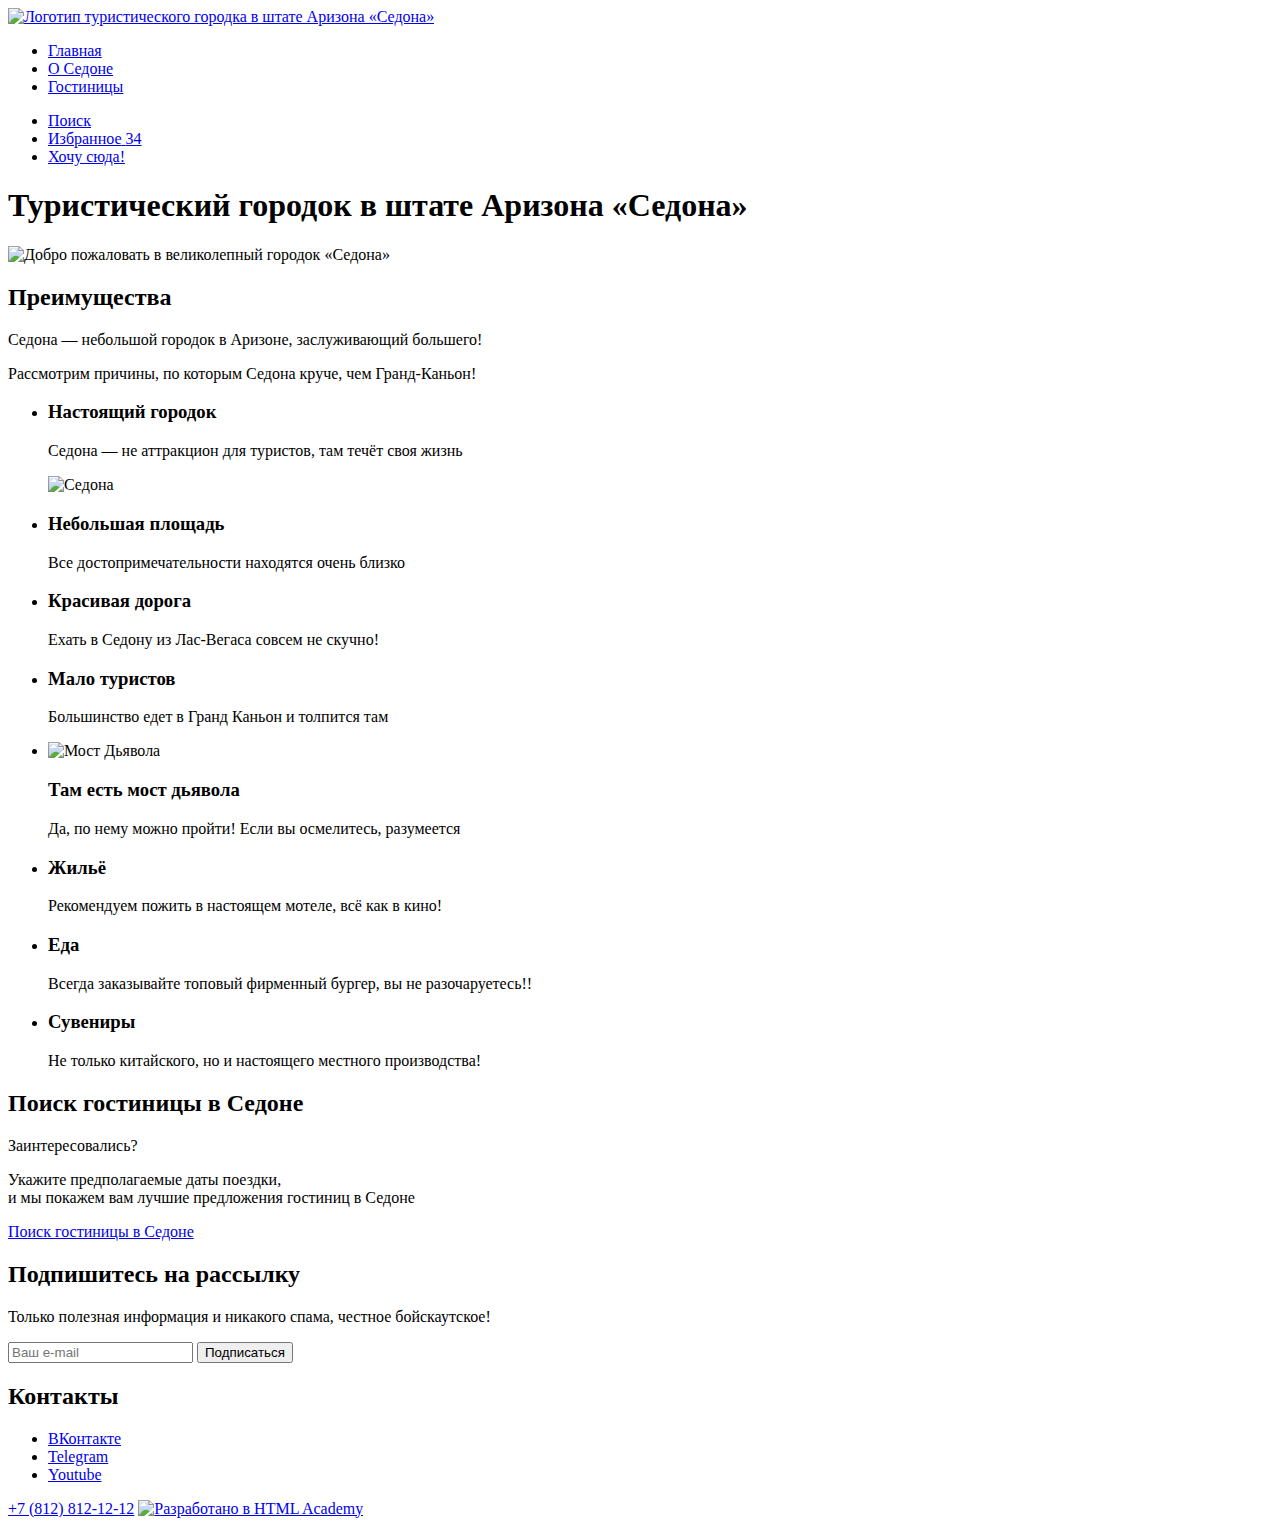
==== index.html @ c325640c "дорабатывает разметку всех страниц" ====
<!DOCTYPE html>
<html lang="ru">
  <head>
    <meta charset="utf-8">
    <title>HTML Academy: Седона</title>
  </head>
  <body>
    <header class="page-header">
      <nav class="navigation">
        <a class="page-header-logo" href="https://htmlacademy.ru/">
          <img class="page-header-logo" alt="Логотип туристического городка в штате Аризона «Седона»" src="">
        </a>
        <ul class="navigation-list">
          <li class="navigation-item">
            <a class="navigation-link navigation-link-surrent" href="index.html">Главная</a>
          </li>
          <li class="navigation-item">
            <a class="navigation-link" href="about.html">О Седоне</a>
          </li>
          <li class="navigation-item">
            <a class="navigation-link" href="catalog.html">Гостиницы</a>
          </li>
        </ul>
        <ul class="navigation-list navigation-user">
          <li class="navigation-item">
            <a class="navigation-link search-header" href="#">
              <span class="visually-hidden">Поиск</span>
            </a>
          </li>
          <li class="navigation-item">
            <a class="navigation-link favorites" href="#">
              <span class="visually-hidden">Избранное</span>
              <span class="favorites-option">34</span>
            </a>
          </li>
          <li class="navigation-item">
           <a class="navigation-link button" href="#">Хочу сюда!</a>
          </li>
        </ul>
      </nav>
    </header>
    <main class="main-index">
      <section class="welcome">
      <h1 class="visually-hidden">Туристический городок в штате Аризона «Седона»</h1>
      <img class="welcome-img" src="" alt="Добро пожаловать в великолепный городок «Седона»">
      </section>
      <section class="advantages">
        <h2 class="visually-hidden">Преимущества</h2>
        <p class="advantages-title">Седона — небольшой городок в Аризоне, заслуживающий большего!</p>
        <p class="advantages-subtitle">Рассмотрим причины, по которым Седона круче, чем Гранд-Каньон!</p>
        <ul class="advantages-list">
          <li class="advantages-item">
            <h3 class="advantages-title">Настоящий городок</h3>
            <p class="advantages-description">Седона — не аттракцион для туристов, там течёт своя жизнь</p>
            <img class="Sedona" src="" alt="Седона">
          </li>
          <li class="advantages-item">
            <h3 class="advantages-title">Небольшая площадь</h3>
            <p class="advantages-description">Все достопримечательности находятся очень близко</p>
          </li>
          <li class="advantages-item">
            <h3 class="advantages-title">Красивая дорога</h3>
            <p class="advantages-description">Ехать в Седону из Лас-Вегаса совсем не скучно!</p>
          </li>
          <li class="advantages-item">
            <h3 class="advantages-title">Мало туристов</h3>
            <p class="advantages-description">Большинство едет в Гранд Каньон и толпится там</p>
          </li>
          <li class="advantages-item">
            <img class="bridge" src="" alt="Мост Дьявола">
            <h3 class="advantages-title">Там есть мост дьявола</h3>
            <p class="advantages-description">Да, по нему можно пройти! Если вы осмелитесь, разумеется</p>
          </li>
        </ul>
          <ul class="services-list">
          <li class="services-item">
            <h3 class="services-title">Жильё</h3>
            <p class="services-description">Рекомендуем пожить в настоящем мотеле, всё как в кино!</p>
          </li>
          <li class="services-item">
            <h3 class="services-title">Еда</h3>
            <p class="services-description">Всегда заказывайте топовый фирменный бургер, вы не разочаруетесь!!</p>
          </li>
          <li class="services-item">
            <h3 class="services-title">Сувениры</h3>
            <p class="services-description">Не только китайского, но и настоящего местного производства!</p>
          </li>
          </ul>
      </section>
      <section class="search">
        <h2 class="visually-hidden">Поиск гостиницы в Седоне</h2>
        <p class="search-title">Заинтересовались?</p>
        <p class="search-description">Укажите предполагаемые даты поездки,<br>
           и мы покажем вам лучшие предложения гостиниц в Седоне</p>
        <a class="search-link button" href="catalog.html">Поиск гостиницы в Седоне</a>
      </section>
      <section class="subscribe">
        <h2 class="subscribe-title">Подпишитесь на рассылку</h2>
        <p class="subscribe-description">Только полезная информация и никакого спама, честное бойскаутское!</p>
        <form class="subscribe-form" action="https://echo.htmlacademy.ru/" method="post">
          <label class="form-label">
            <input type="email" name="email" id="email" placeholder="Ваш e-mail" required>
          </label>
          <button class="subscribe-button button" type="submit">Подписаться</button>
        </form>
      </section>
    </main>
    <footer class="page-footer">
      <section class="page-footer-contacts">
        <h2 class="visually-hidden">Контакты</h2>
        <ul class="page-footer-social">
          <li class="page-footer-social-item">
            <a class="page-footer-social-link vk" href="https://vk.com/htmlacademy">
              <span class="visually-hidden">ВКонтакте</span>
            </a>
          </li>
          <li class="page-footer-social-item">
            <a class="page-footer-social-link telegram" href="https://t.me/htmlacademy">
              <span class="visually-hidden">Telegram</span>
            </a>
          </li>
          <li class="page-footer-social-item">
            <a class="page-footer-social-link youtube" href="https://www.youtube.com/user/htmlacademyru">
              <span class="visually-hidden">Youtube</span>
            </a>
          </li>
        </ul>
        <a class="page-footer-phone" href="tel:+78128121212">+7 (812) 812-12-12</a>
        <a class="page-footer-logo" href="https://htmlacademy.ru/">
          <img class="page-footer-logo" alt="Разработано в HTML Academy" src="">
        </a>
      </section>
    </footer>
  </body>
</html>
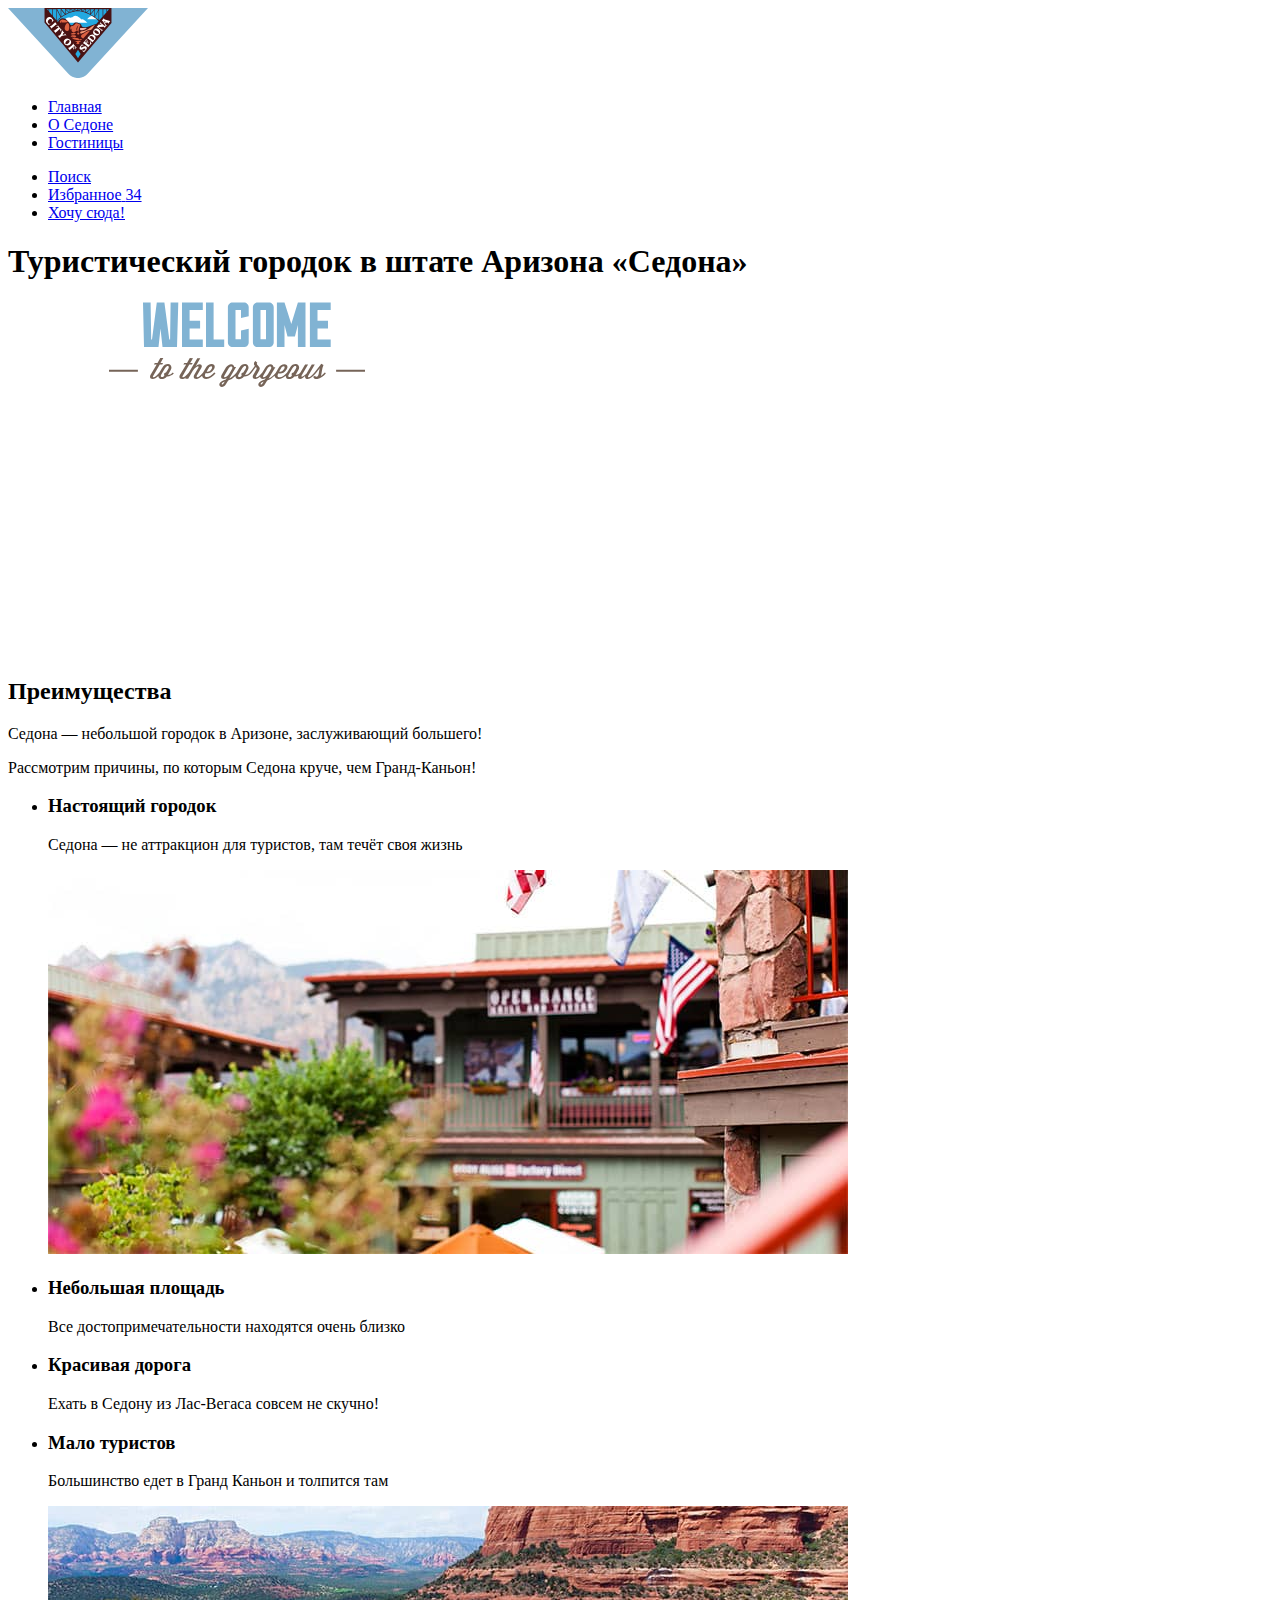
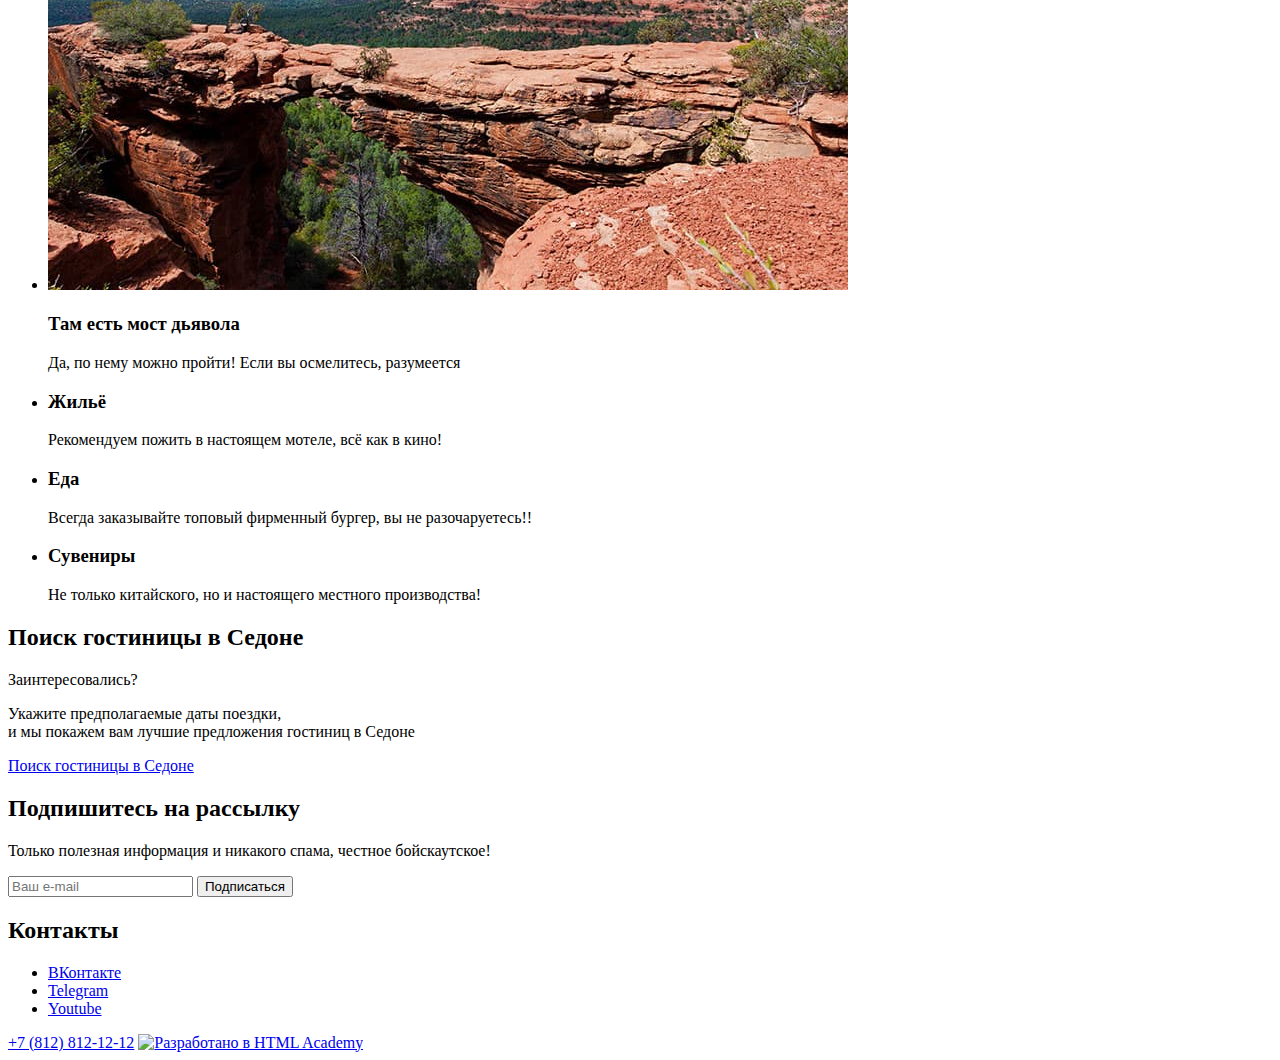
==== commit 7543e495: "добавляет графику" ====
--- a/index.html
+++ b/index.html
@@ -3,12 +3,13 @@
   <head>
     <meta charset="utf-8">
     <title>HTML Academy: Седона</title>
+    <link rel="stylesheet" href="styles/styles.css">
   </head>
   <body>
     <header class="page-header">
       <nav class="navigation">
-        <a class="page-header-logo" href="https://htmlacademy.ru/">
-          <img class="page-header-logo" alt="Логотип туристического городка в штате Аризона «Седона»" src="">
+        <a class="page-header-logo" href="index.html">
+          <img class="page-header-logo" src="images/content/logo-header.svg" width="140" height="70" alt="Логотип туристического городка в штате Аризона «Седона»">
         </a>
         <ul class="navigation-list">
           <li class="navigation-item">
@@ -42,7 +43,7 @@
     <main class="main-index">
       <section class="welcome">
       <h1 class="visually-hidden">Туристический городок в штате Аризона «Седона»</h1>
-      <img class="welcome-img" src="" alt="Добро пожаловать в великолепный городок «Седона»">
+      <img class="welcome-img" src="images/content/welcome.svg" width="458" height="352" lang="en" alt="Welcome to the gorgeous Sedona «Because the Grand Canyon sucks!»">
       </section>
       <section class="advantages">
         <h2 class="visually-hidden">Преимущества</h2>
@@ -52,7 +53,7 @@
           <li class="advantages-item">
             <h3 class="advantages-title">Настоящий городок</h3>
             <p class="advantages-description">Седона — не аттракцион для туристов, там течёт своя жизнь</p>
-            <img class="Sedona" src="" alt="Седона">
+            <img class="Sedona" src="images/content/sedona.jpg" width="800" height="384" alt="Седона">
           </li>
           <li class="advantages-item">
             <h3 class="advantages-title">Небольшая площадь</h3>
@@ -67,7 +68,7 @@
             <p class="advantages-description">Большинство едет в Гранд Каньон и толпится там</p>
           </li>
           <li class="advantages-item">
-            <img class="bridge" src="" alt="Мост Дьявола">
+            <img class="bridge" src="images/content/devil's-bridge.jpg" width="800" height="384" alt="Мост Дьявола">
             <h3 class="advantages-title">Там есть мост дьявола</h3>
             <p class="advantages-description">Да, по нему можно пройти! Если вы осмелитесь, разумеется</p>
           </li>
@@ -127,7 +128,7 @@
         </ul>
         <a class="page-footer-phone" href="tel:+78128121212">+7 (812) 812-12-12</a>
         <a class="page-footer-logo" href="https://htmlacademy.ru/">
-          <img class="page-footer-logo" alt="Разработано в HTML Academy" src="">
+          <img class="page-footer-logo" src="" alt="Разработано в HTML Academy">
         </a>
       </section>
     </footer>
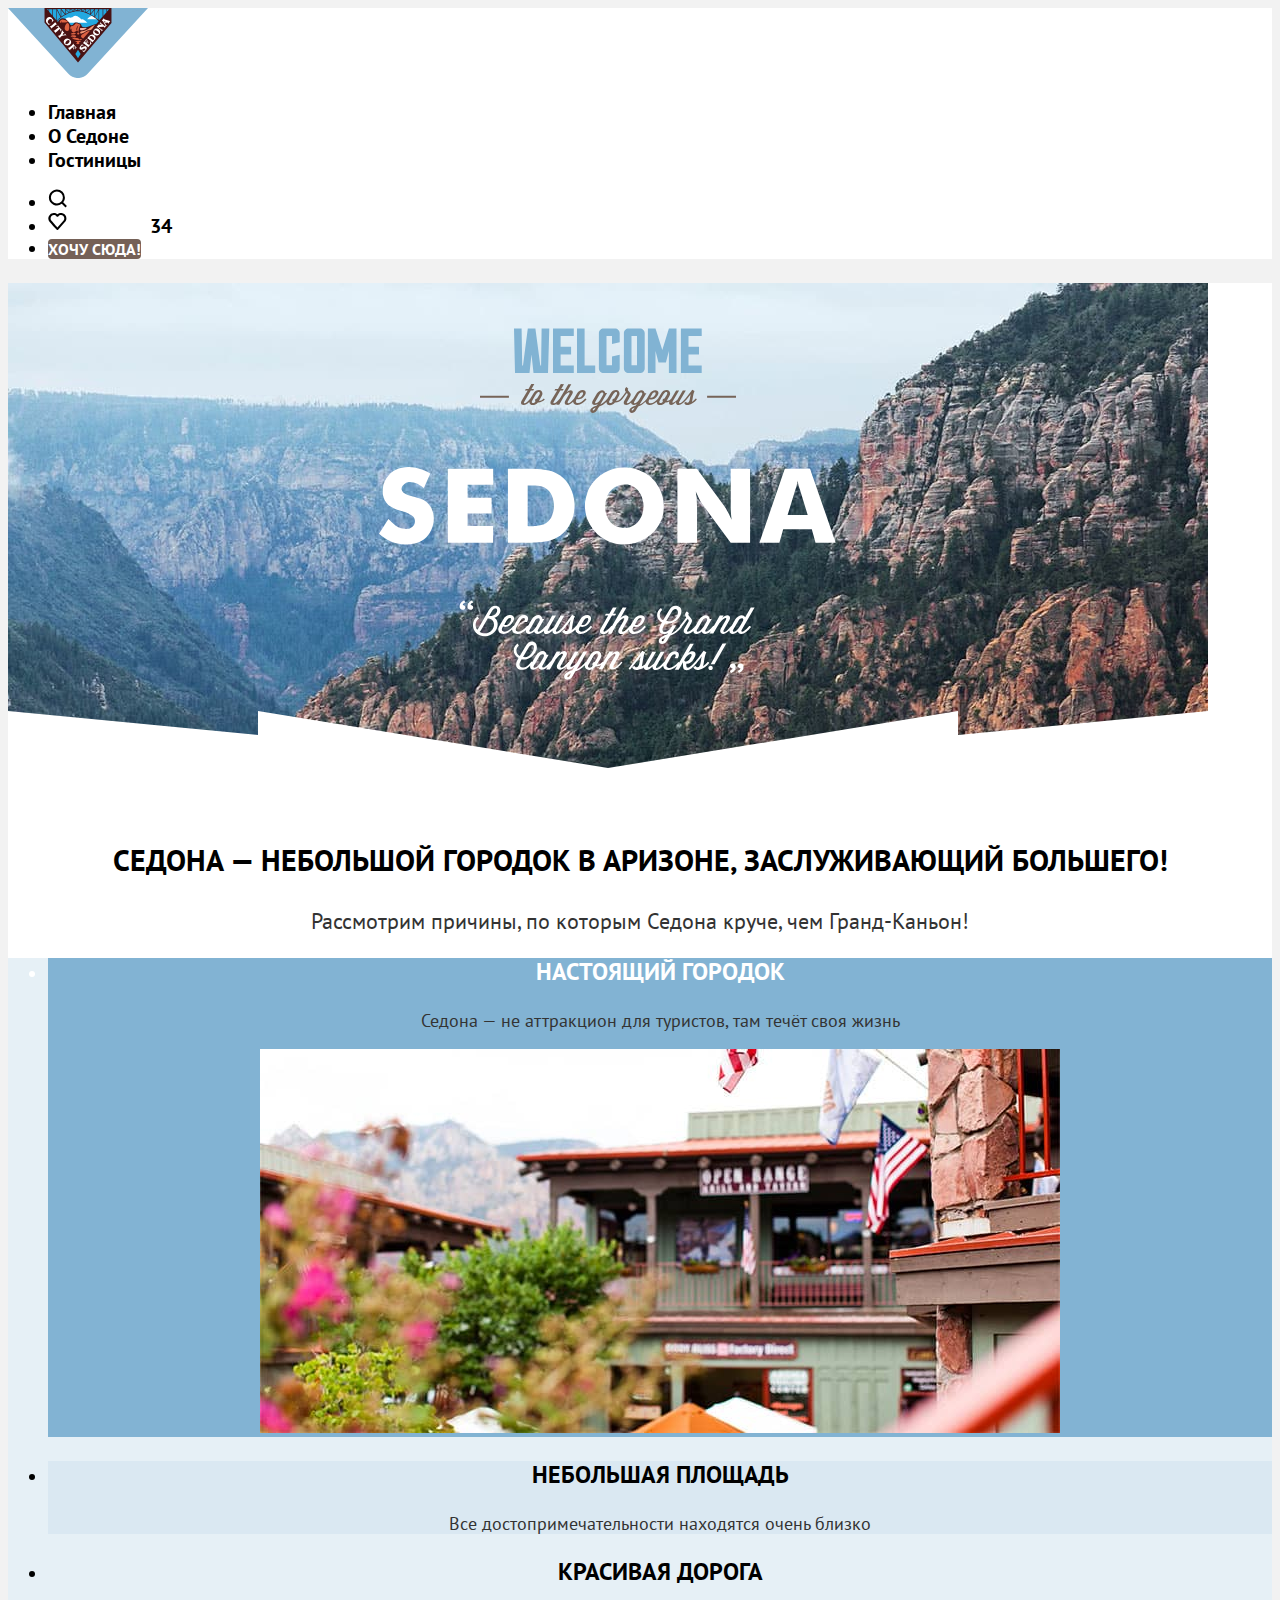
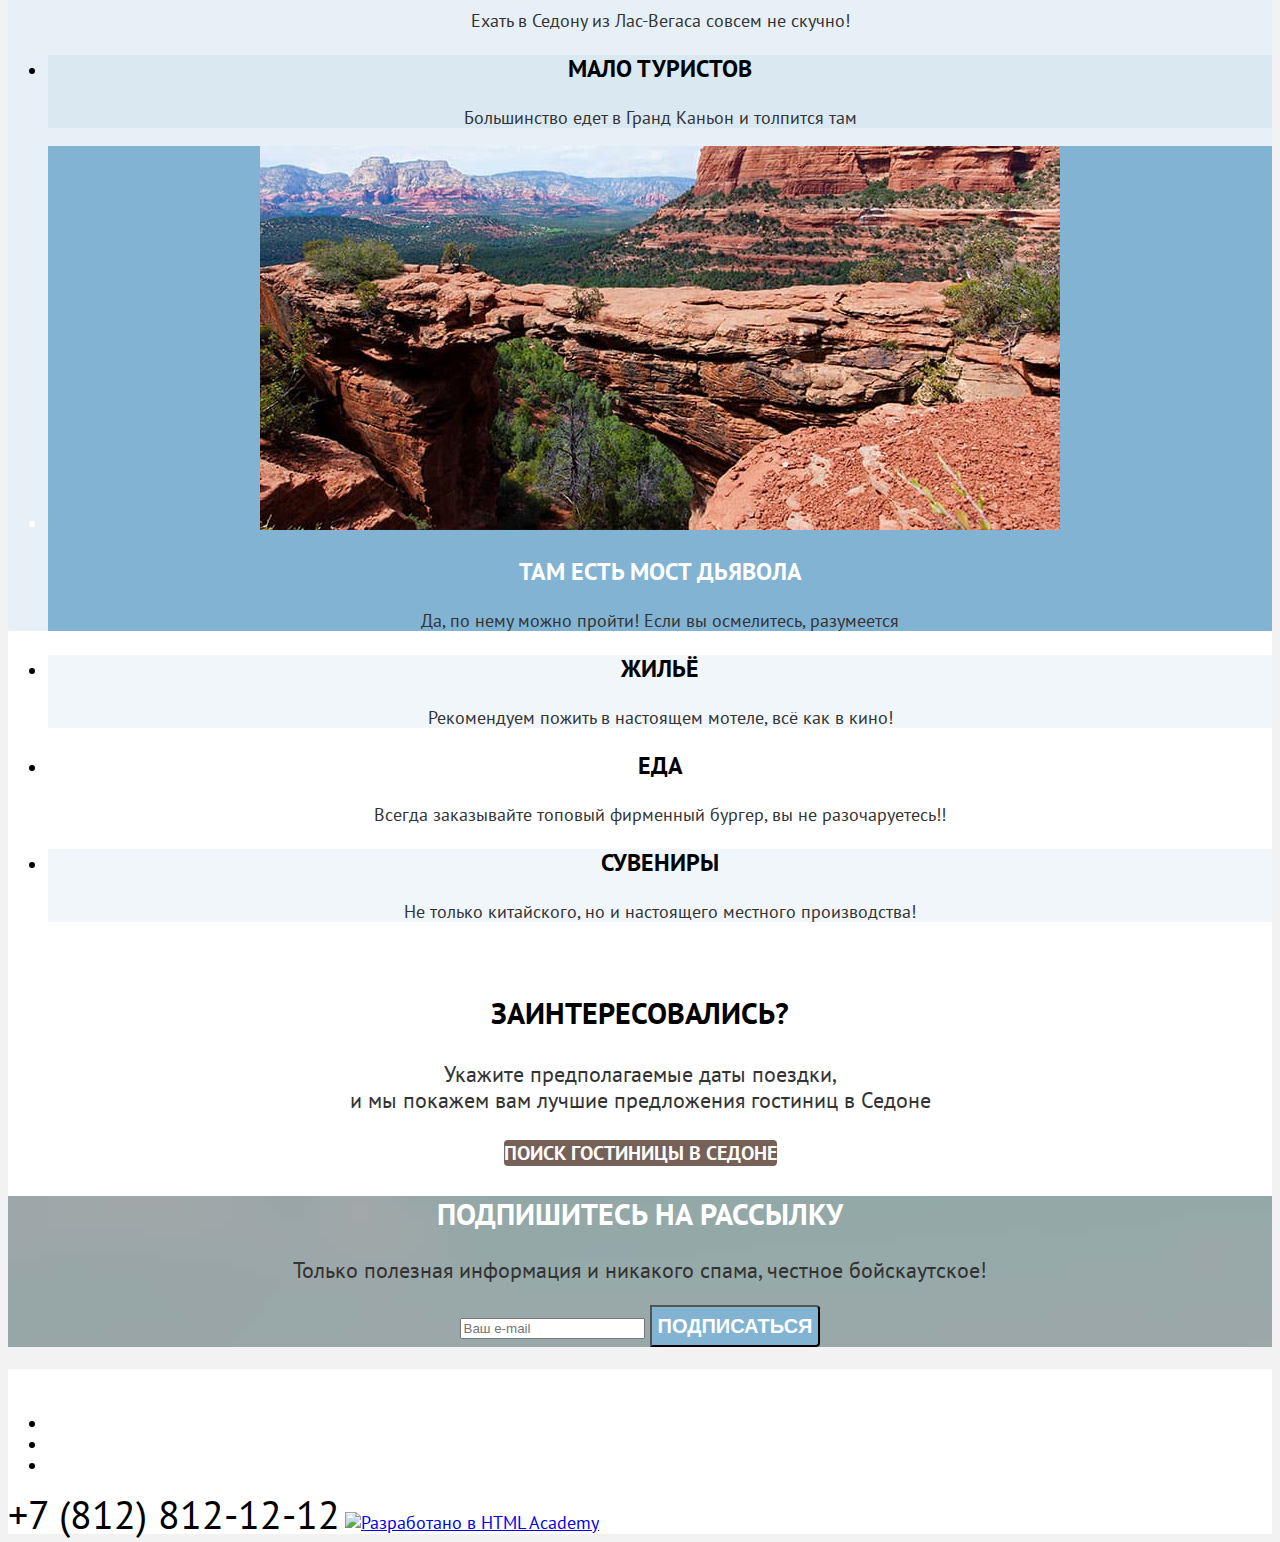
==== commit ebec0ed3: "добавляет базовую стилизацию" ====
--- a/index.html
+++ b/index.html
@@ -47,8 +47,8 @@
       </section>
       <section class="advantages">
         <h2 class="visually-hidden">Преимущества</h2>
-        <p class="advantages-title">Седона — небольшой городок в Аризоне, заслуживающий большего!</p>
-        <p class="advantages-subtitle">Рассмотрим причины, по которым Седона круче, чем Гранд-Каньон!</p>
+        <p class="advantages-main-title title">Седона — небольшой городок в Аризоне, заслуживающий большего!</p>
+        <p class="advantages-main-subtitle subtitle">Рассмотрим причины, по которым Седона круче, чем Гранд-Каньон!</p>
         <ul class="advantages-list">
           <li class="advantages-item">
             <h3 class="advantages-title">Настоящий городок</h3>
@@ -68,7 +68,7 @@
             <p class="advantages-description">Большинство едет в Гранд Каньон и толпится там</p>
           </li>
           <li class="advantages-item">
-            <img class="bridge" src="images/content/devil's-bridge.jpg" width="800" height="384" alt="Мост Дьявола">
+            <img class="bridge" src="images/content/devil-bridge.jpg" width="800" height="384" alt="Мост Дьявола">
             <h3 class="advantages-title">Там есть мост дьявола</h3>
             <p class="advantages-description">Да, по нему можно пройти! Если вы осмелитесь, разумеется</p>
           </li>
@@ -90,14 +90,14 @@
       </section>
       <section class="search">
         <h2 class="visually-hidden">Поиск гостиницы в Седоне</h2>
-        <p class="search-title">Заинтересовались?</p>
-        <p class="search-description">Укажите предполагаемые даты поездки,<br>
+        <p class="search-title title">Заинтересовались?</p>
+        <p class="search-description subtitle">Укажите предполагаемые даты поездки,<br>
            и мы покажем вам лучшие предложения гостиниц в Седоне</p>
         <a class="search-link button" href="catalog.html">Поиск гостиницы в Седоне</a>
       </section>
       <section class="subscribe">
-        <h2 class="subscribe-title">Подпишитесь на рассылку</h2>
-        <p class="subscribe-description">Только полезная информация и никакого спама, честное бойскаутское!</p>
+        <h2 class="subscribe-title title">Подпишитесь на рассылку</h2>
+        <p class="subscribe-description subtitle">Только полезная информация и никакого спама, честное бойскаутское!</p>
         <form class="subscribe-form" action="https://echo.htmlacademy.ru/" method="post">
           <label class="form-label">
             <input type="email" name="email" id="email" placeholder="Ваш e-mail" required>
--- a/styles/styles.css
+++ b/styles/styles.css
@@ -0,0 +1,290 @@
+@font-face {
+  font-family: "PT Sans";
+  font-style: normal;
+  font-weight: 400;
+  src: url("../fonts/ptsans-400.woff2") format("woff2");
+  font-display: swap;
+}
+
+@font-face {
+  font-family: "PT Sans";
+  font-style: normal;
+  font-weight: 700;
+  src: url("../fonts/ptsans-700.woff2") format("woff2");
+  font-display: swap;
+}
+
+body {
+  font-family: "PT Sans", sans-serif;
+  font-style: normal;
+  font-weight: 400;
+  font-size: 18px;
+  line-height: 21px;
+  color: #000000;
+  background: #F2F2F2;
+}
+
+.page-header {
+  background: #FFFFFF;
+}
+
+.navigation-link {
+  font-weight: 700;
+  font-size: 20px;
+  line-height: 24px;
+  color: #000000;
+  text-align: center;
+  text-decoration: none;
+  text-transform: capitalize;
+}
+
+.search-header {
+  background-image: url("../images/icons/search.svg");
+  background-repeat: no-repeat;
+}
+
+.favorites {
+  background-image: url("../images/icons/heart.svg");
+  background-repeat: no-repeat;
+}
+
+.main-index {
+  background-color: #FFFFFF;
+  text-align: center;
+}
+
+.welcome {
+  width: 1200px;
+  height: 485px;
+  background-image: url("../images/divider.svg"), url("../images/background/index-background.jpg");
+  background-color: #6495ed;
+  background-position: center bottom, center;
+  background-repeat: no-repeat no-repeat;
+}
+
+.title {
+  font-weight: 700;
+  font-size: 30px;
+  line-height: 36px;
+  text-transform: uppercase;
+}
+
+.subtitle {
+  font-size: 22px;
+  line-height: 26px;
+  color: #333333;
+}
+
+.advantages-list {
+  background-color: rgba(131, 179, 211, 0.2);
+}
+
+.advantages-title {
+  font-weight: 700;
+  font-size: 24px;
+  line-height: 28px;
+  text-transform: uppercase;
+}
+
+.advantages-description {
+  color: #333333;
+}
+
+.advantages-list li:first-child {
+  background-color: #82B3D3;
+  color: #FFFFFF;
+}
+
+.advantages-list li:last-child {
+  background-color: #82B3D3;
+  color: #FFFFFF;
+}
+
+.advantages-list li:nth-child(2n) {
+  background-color: rgba(131, 179, 211, 0.12);
+}
+
+.services-list li:nth-child(2n+1) {
+  background-color: rgba(131, 179, 211, 0.12);
+}
+
+.services-title {
+  font-weight: 700;
+  font-size: 24px;
+  line-height: 28px;
+  text-transform: uppercase;
+}
+
+.services-description {
+  color: #333333;
+}
+
+.subscribe {
+  background-image: url("../images/background/subscribe-background.jpg");
+  background-color: #82B3D3;
+  color: #FFFFFF;
+}
+
+.page-footer {
+  background: #FFFFFF;
+}
+
+.page-footer-phone {
+  text-decoration: none;
+  color: #000000;
+  font-size: 40px;
+  line-height: 40px;
+  text-align: center;
+  text-transform: uppercase;
+
+}
+
+.button {
+  font-weight: 700;
+  font-size: 16px;
+  line-height: 20px;
+  color: #FFFFFF;
+  text-align: center;
+  text-transform: uppercase;
+  text-decoration: none;
+  background: #756157;
+  border-radius: 4px;
+}
+
+.search-link {
+  font-size: 20px;
+  line-height: 36px;
+}
+
+.subscribe-button {
+  font-size: 20px;
+  line-height: 36px;
+  background: #82B3D3;
+  border-radius: 0px 4px 4px 0px;
+}
+
+.inner-header {
+  background-image: url("../images/background/catalog-background.jpg");
+  background-color: #6495ed;
+  background-repeat: no-repeat;
+  font-weight: 700;
+  color: #FFFFFF;
+  text-transform: capitalize;
+}
+
+.breadcrumbs-title {
+  font-size: 60px;
+  line-height: 78px;
+}
+
+.breadcrumbs-list {
+  font-weight: 400;
+  font-size: 16px;
+  line-height: 21px;
+}
+
+.catalog-filter-title {
+  font-size: 20px;
+  line-height: 24px;
+}
+
+.catalog-filter-item {
+  font-weight: 400;
+  font-size: 18px;
+  line-height: 23px;
+}
+
+.filter-submit {
+  background: #82B3D3;
+}
+
+.filter-reset {
+  background: none;
+}
+
+.results{
+  background-color: #FFFFFF;
+}
+.results-title {
+  font-weight: 700;
+  font-size: 30px;
+  line-height: 36px;
+  text-transform: uppercase;
+}
+
+.results-control {
+  font-size: 18px;
+  line-height: 21px;
+  color: #333333;
+}
+
+.cards-title {
+  font-weight: 700;
+  font-size: 24px;
+  line-height: 28px;
+}
+
+.cards-type {
+  color: #333333;
+}
+
+.cards-price {
+  color: #333333;
+  text-align: right;
+}
+
+.favorites-button {
+  background: #82B3D3;
+}
+
+.favorites-button-surrent {
+  background: #7DB54F;
+}
+
+.cards-rating {
+  background: #F2F2F2;
+  font-size: 16px;
+  line-height: 20px;
+  text-align: center;
+  text-transform: uppercase;
+  color: #333333;
+}
+
+.pagination-link {
+  font-weight: 700;
+  font-size: 20px;
+  line-height: 36px;
+  text-align: center;
+  text-decoration: none;
+  text-transform: uppercase;
+  color: #FFFFFF;
+  background: #82B3D3;
+  border-radius: 4px;
+}
+
+.pagination-current {
+  background: #F2F2F2;
+  color: #000000;
+}
+
+.subscribe-inner {
+  background: #FFFFFF;
+  text-align: center;
+}
+
+.subscribe-inner-title {
+  font-weight: 700;
+  font-size: 30px;
+  line-height: 36px;
+  text-transform: uppercase;
+}
+
+.subscribe-inner-description {
+  font-size: 22px;
+  line-height: 26px;
+  color: #333333;
+}
+
+.visually-hidden {
+  visibility: hidden;
+}
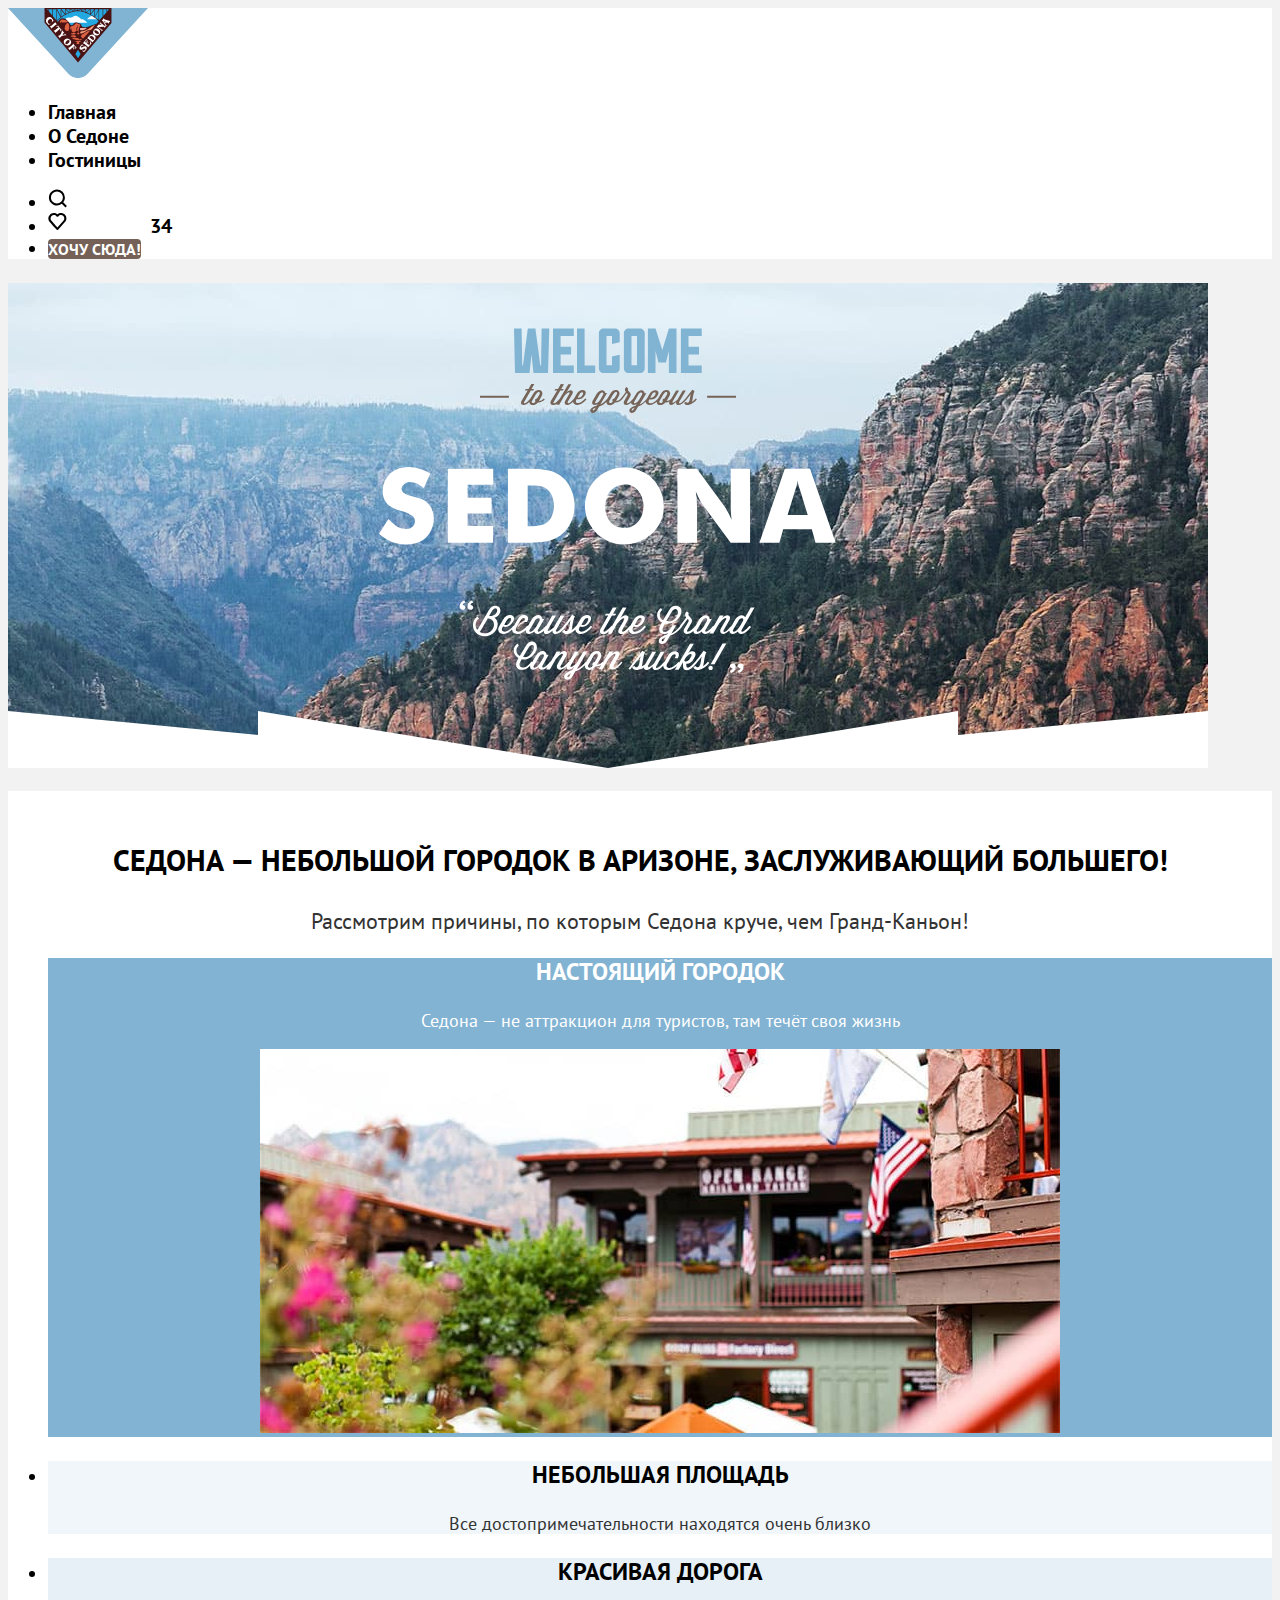
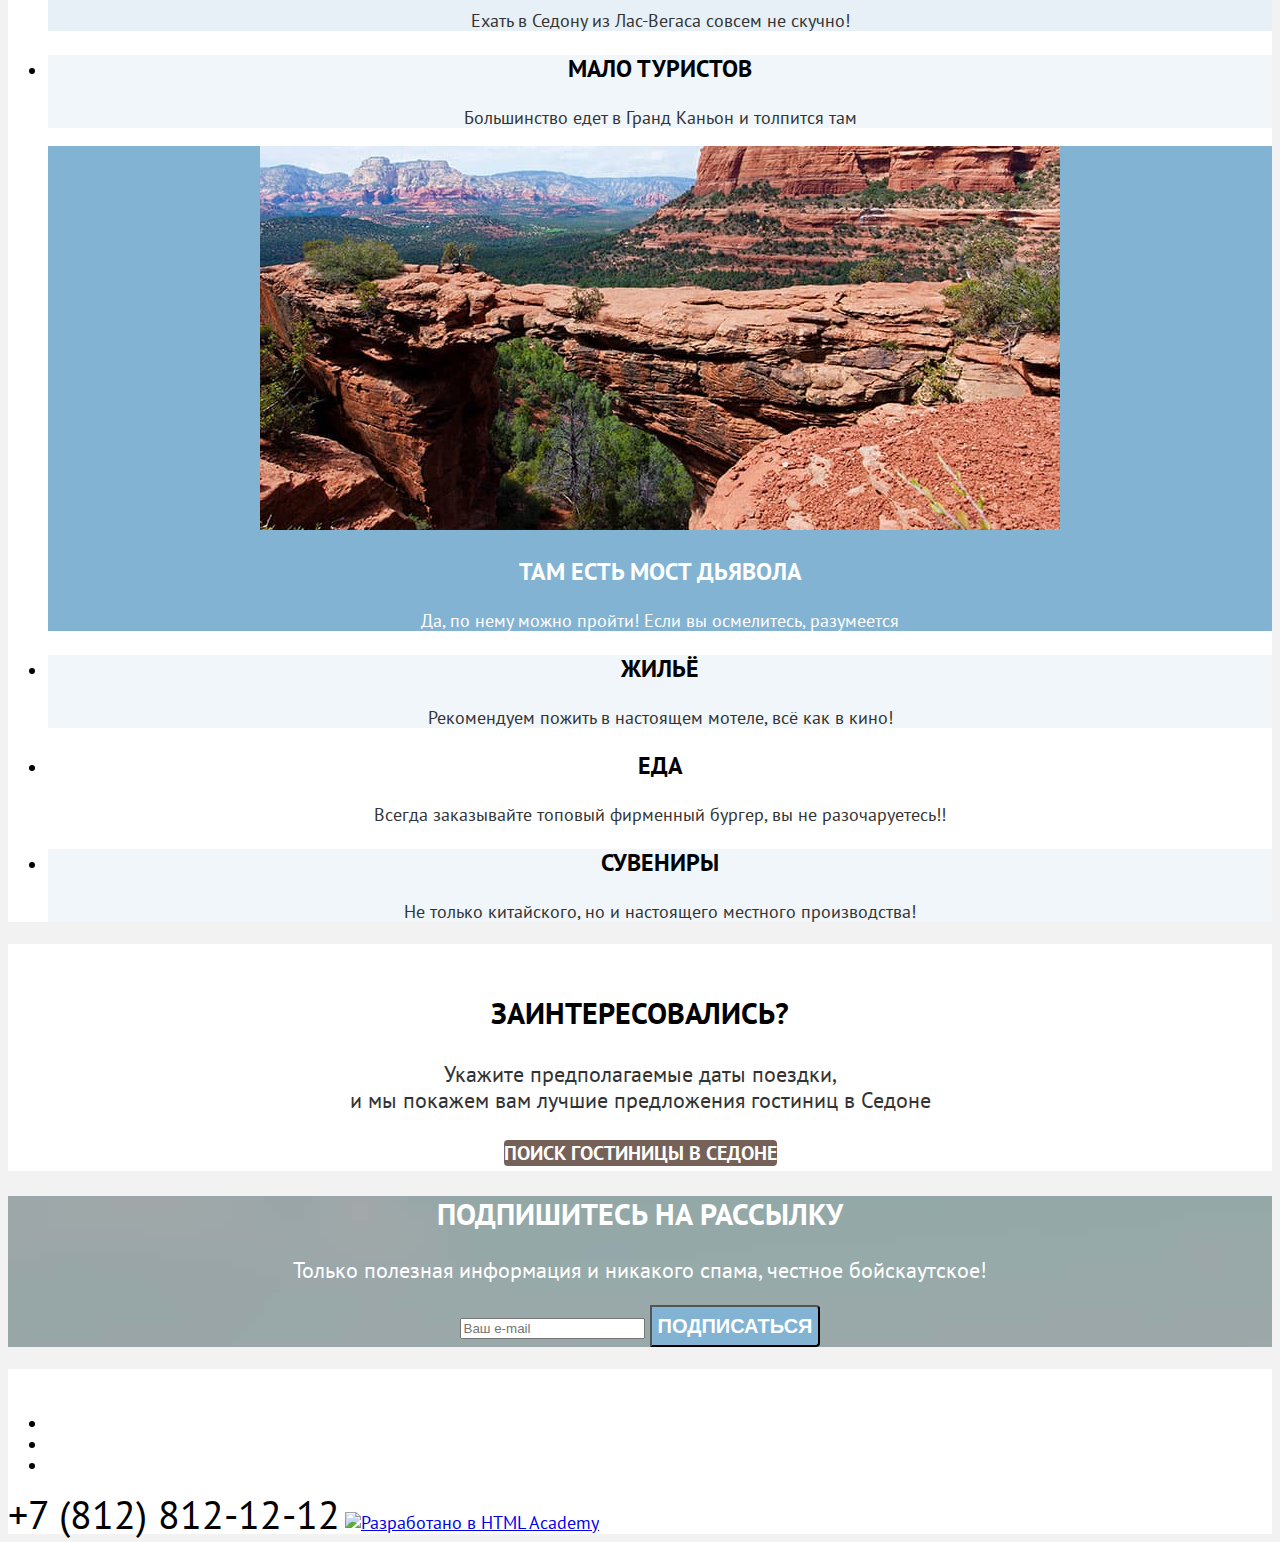
==== commit 5b247858: "дорабатывает стилизацию" ====
--- a/index.html
+++ b/index.html
@@ -50,31 +50,31 @@
         <p class="advantages-main-title title">Седона — небольшой городок в Аризоне, заслуживающий большего!</p>
         <p class="advantages-main-subtitle subtitle">Рассмотрим причины, по которым Седона круче, чем Гранд-Каньон!</p>
         <ul class="advantages-list">
-          <li class="advantages-item">
+          <li class="advantages-item dark-blue">
             <h3 class="advantages-title">Настоящий городок</h3>
             <p class="advantages-description">Седона — не аттракцион для туристов, там течёт своя жизнь</p>
             <img class="Sedona" src="images/content/sedona.jpg" width="800" height="384" alt="Седона">
           </li>
-          <li class="advantages-item">
+          <li class="advantages-item light-blue">
             <h3 class="advantages-title">Небольшая площадь</h3>
             <p class="advantages-description">Все достопримечательности находятся очень близко</p>
           </li>
-          <li class="advantages-item">
+          <li class="advantages-item blue">
             <h3 class="advantages-title">Красивая дорога</h3>
             <p class="advantages-description">Ехать в Седону из Лас-Вегаса совсем не скучно!</p>
           </li>
-          <li class="advantages-item">
+          <li class="advantages-item light-blue">
             <h3 class="advantages-title">Мало туристов</h3>
             <p class="advantages-description">Большинство едет в Гранд Каньон и толпится там</p>
           </li>
-          <li class="advantages-item">
+          <li class="advantages-item dark-blue">
             <img class="bridge" src="images/content/devil-bridge.jpg" width="800" height="384" alt="Мост Дьявола">
             <h3 class="advantages-title">Там есть мост дьявола</h3>
             <p class="advantages-description">Да, по нему можно пройти! Если вы осмелитесь, разумеется</p>
           </li>
         </ul>
           <ul class="services-list">
-          <li class="services-item">
+          <li class="services-item light-blue">
             <h3 class="services-title">Жильё</h3>
             <p class="services-description">Рекомендуем пожить в настоящем мотеле, всё как в кино!</p>
           </li>
@@ -82,7 +82,7 @@
             <h3 class="services-title">Еда</h3>
             <p class="services-description">Всегда заказывайте топовый фирменный бургер, вы не разочаруетесь!!</p>
           </li>
-          <li class="services-item">
+          <li class="services-item light-blue">
             <h3 class="services-title">Сувениры</h3>
             <p class="services-description">Не только китайского, но и настоящего местного производства!</p>
           </li>
--- a/styles/styles.css
+++ b/styles/styles.css
@@ -21,11 +21,11 @@
   font-size: 18px;
   line-height: 21px;
   color: #000000;
-  background: #F2F2F2;
+  background-color: #F2F2F2;
 }
 
 .page-header {
-  background: #FFFFFF;
+  background-color: #FFFFFF;
 }
 
 .navigation-link {
@@ -49,7 +49,6 @@
 }
 
 .main-index {
-  background-color: #FFFFFF;
   text-align: center;
 }
 
@@ -60,6 +59,7 @@
   background-color: #6495ed;
   background-position: center bottom, center;
   background-repeat: no-repeat no-repeat;
+
 }
 
 .title {
@@ -75,8 +75,8 @@
   color: #333333;
 }
 
-.advantages-list {
-  background-color: rgba(131, 179, 211, 0.2);
+.advantages {
+  background-color: #FFFFFF;
 }
 
 .advantages-title {
@@ -90,21 +90,20 @@
   color: #333333;
 }
 
-.advantages-list li:first-child {
-  background-color: #82B3D3;
-  color: #FFFFFF;
-}
-
-.advantages-list li:last-child {
-  background-color: #82B3D3;
-  color: #FFFFFF;
-}
-
-.advantages-list li:nth-child(2n) {
-  background-color: rgba(131, 179, 211, 0.12);
-}
-
-.services-list li:nth-child(2n+1) {
+.dark-blue {
+  background-color: #82B3D3;
+  color: #FFFFFF;
+}
+
+.dark-blue .advantages-description {
+  color: #FFFFFF;
+}
+
+.blue {
+  background-color: rgba(131, 179, 211, 0.2);
+}
+
+.light-blue {
   background-color: rgba(131, 179, 211, 0.12);
 }
 
@@ -119,14 +118,22 @@
   color: #333333;
 }
 
+.search {
+  background-color: #FFFFFF;
+}
+
 .subscribe {
   background-image: url("../images/background/subscribe-background.jpg");
   background-color: #82B3D3;
   color: #FFFFFF;
 }
 
+.subscribe-description {
+  color: #FFFFFF;
+}
+
 .page-footer {
-  background: #FFFFFF;
+  background-color: #FFFFFF;
 }
 
 .page-footer-phone {
@@ -147,7 +154,7 @@
   text-align: center;
   text-transform: uppercase;
   text-decoration: none;
-  background: #756157;
+  background-color: #756157;
   border-radius: 4px;
 }
 
@@ -159,7 +166,7 @@
 .subscribe-button {
   font-size: 20px;
   line-height: 36px;
-  background: #82B3D3;
+  background-color: #82B3D3;
   border-radius: 0px 4px 4px 0px;
 }
 
@@ -195,7 +202,7 @@
 }
 
 .filter-submit {
-  background: #82B3D3;
+  background-color: #82B3D3;
 }
 
 .filter-reset {
@@ -205,6 +212,7 @@
 .results{
   background-color: #FFFFFF;
 }
+
 .results-title {
   font-weight: 700;
   font-size: 30px;
@@ -234,15 +242,15 @@
 }
 
 .favorites-button {
-  background: #82B3D3;
+  background-color: #82B3D3;
 }
 
 .favorites-button-surrent {
-  background: #7DB54F;
+  background-color: #7DB54F;
 }
 
 .cards-rating {
-  background: #F2F2F2;
+  background-color: #F2F2F2;
   font-size: 16px;
   line-height: 20px;
   text-align: center;
@@ -258,12 +266,12 @@
   text-decoration: none;
   text-transform: uppercase;
   color: #FFFFFF;
-  background: #82B3D3;
+  background-color: #82B3D3;
   border-radius: 4px;
 }
 
 .pagination-current {
-  background: #F2F2F2;
+  background-color: #F2F2F2;
   color: #000000;
 }
 
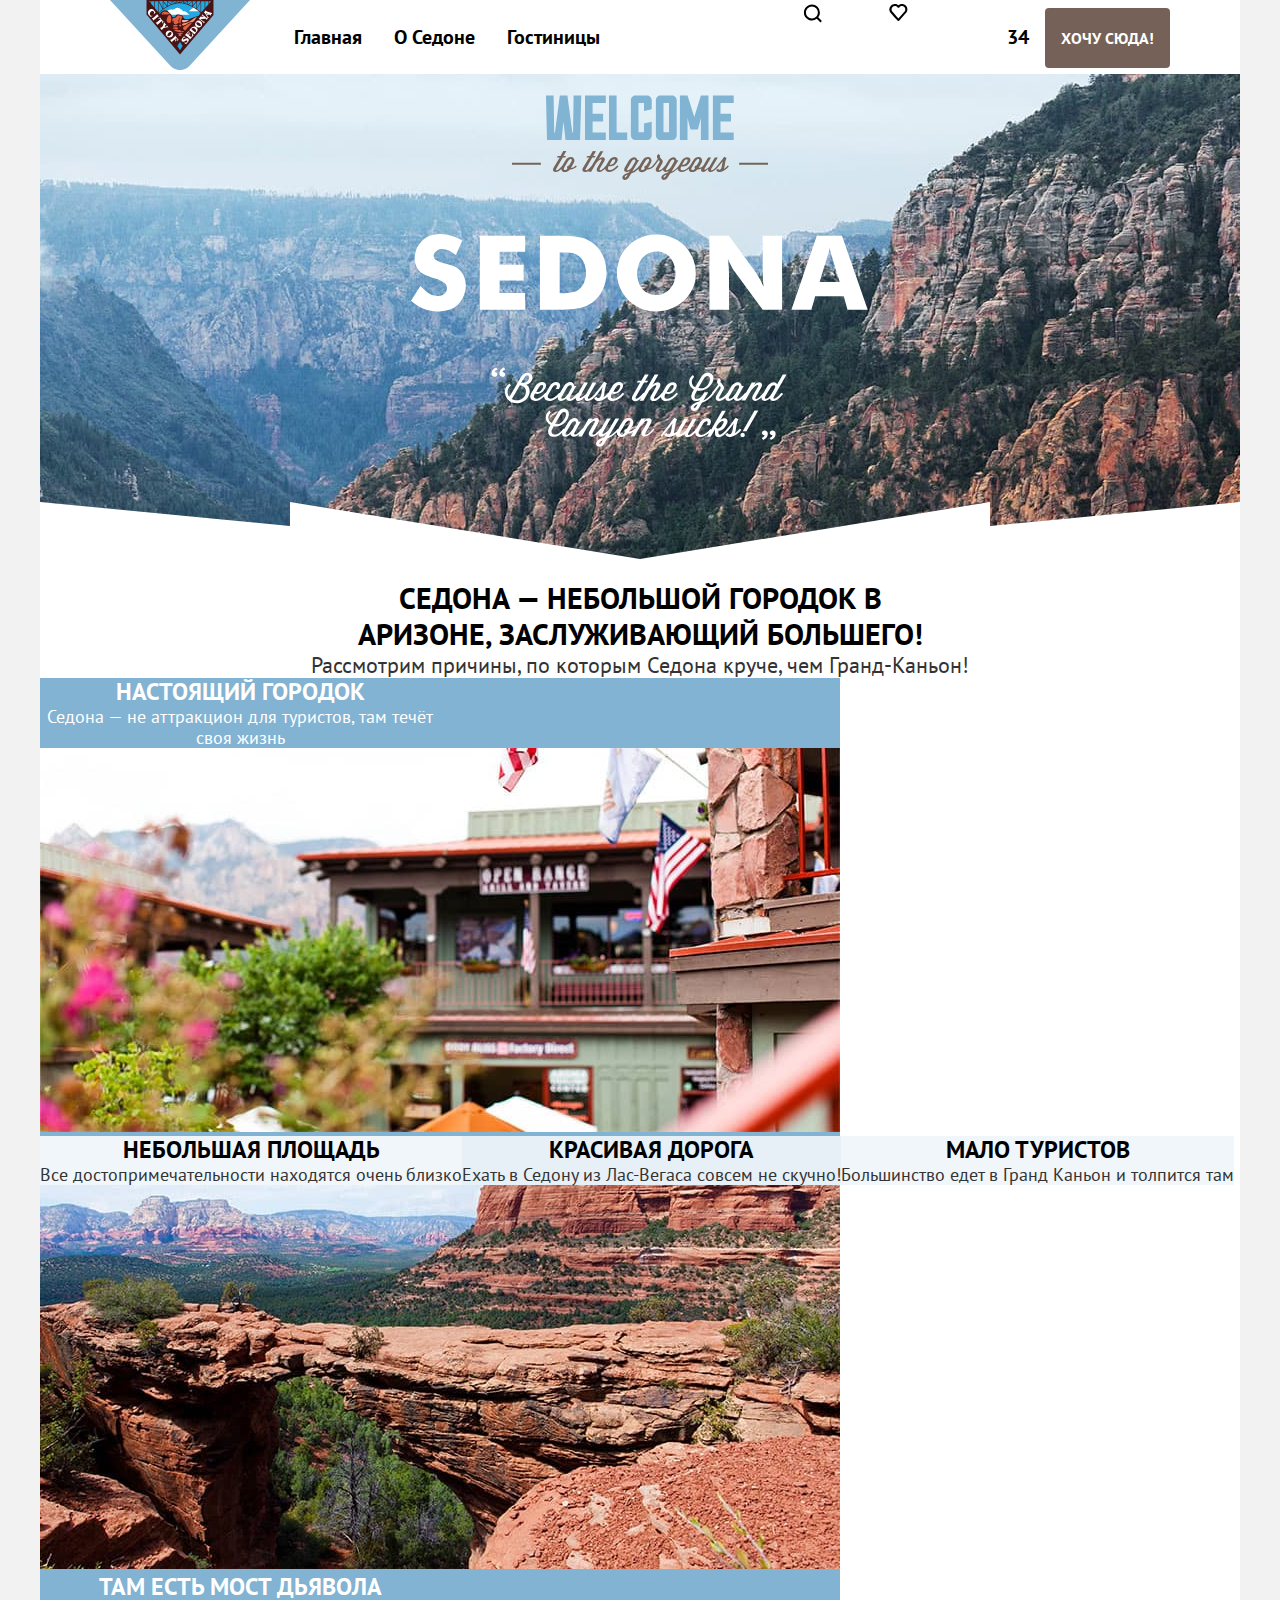
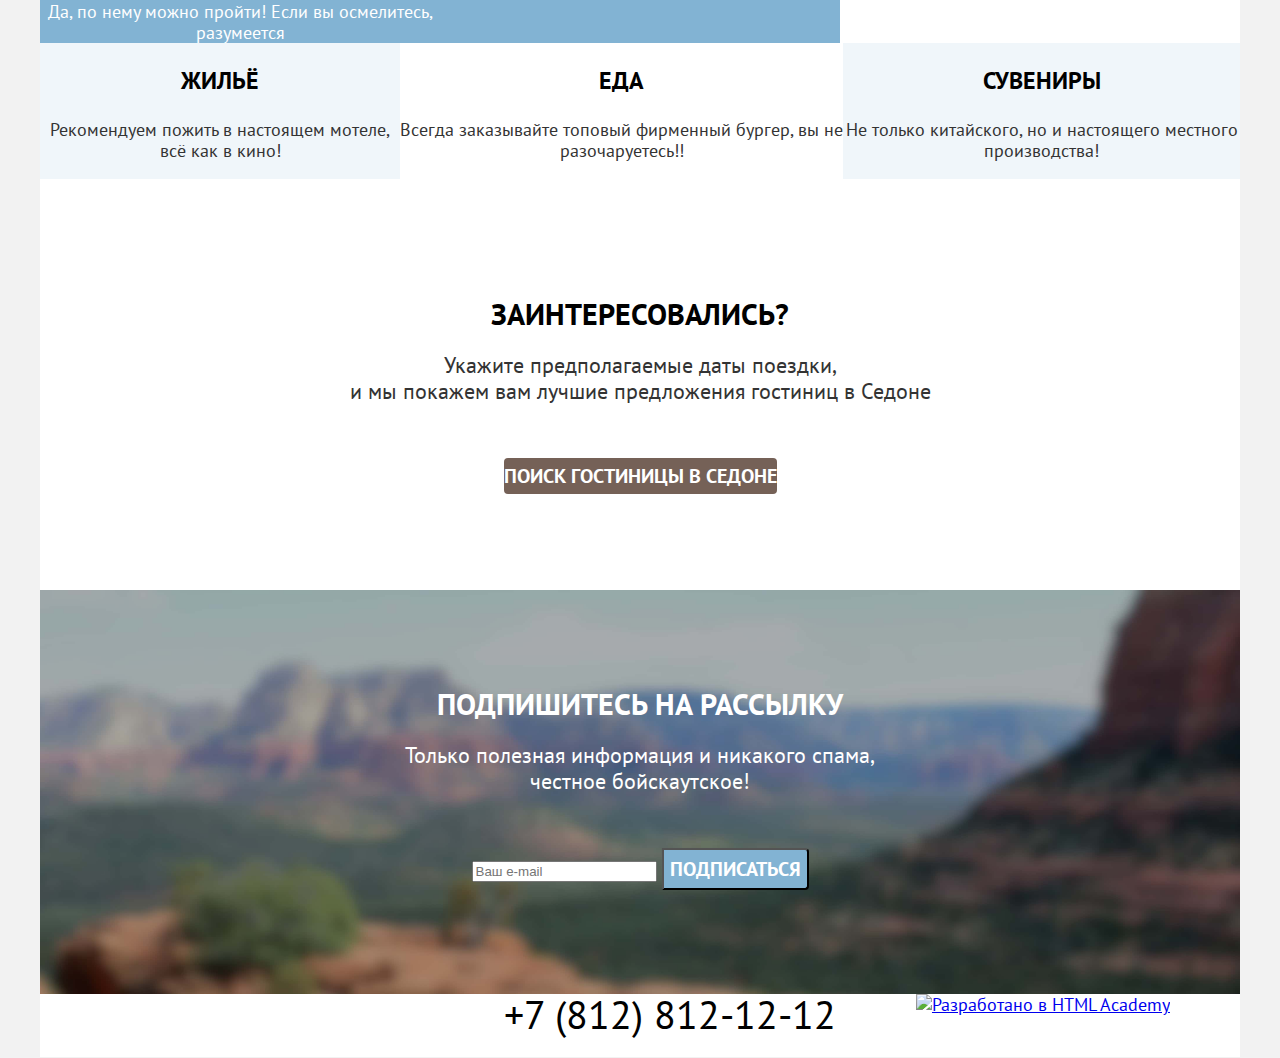
==== commit a73aea21: "добавляет сетку страниц" ====
--- a/index.html
+++ b/index.html
@@ -6,131 +6,146 @@
     <link rel="stylesheet" href="styles/styles.css">
   </head>
   <body>
-    <header class="page-header">
-      <nav class="navigation">
-        <a class="page-header-logo" href="index.html">
-          <img class="page-header-logo" src="images/content/logo-header.svg" width="140" height="70" alt="Логотип туристического городка в штате Аризона «Седона»">
-        </a>
-        <ul class="navigation-list">
-          <li class="navigation-item">
-            <a class="navigation-link navigation-link-surrent" href="index.html">Главная</a>
-          </li>
-          <li class="navigation-item">
-            <a class="navigation-link" href="about.html">О Седоне</a>
-          </li>
-          <li class="navigation-item">
-            <a class="navigation-link" href="catalog.html">Гостиницы</a>
-          </li>
-        </ul>
-        <ul class="navigation-list navigation-user">
-          <li class="navigation-item">
-            <a class="navigation-link search-header" href="#">
-              <span class="visually-hidden">Поиск</span>
-            </a>
-          </li>
-          <li class="navigation-item">
-            <a class="navigation-link favorites" href="#">
-              <span class="visually-hidden">Избранное</span>
-              <span class="favorites-option">34</span>
-            </a>
-          </li>
-          <li class="navigation-item">
-           <a class="navigation-link button" href="#">Хочу сюда!</a>
-          </li>
-        </ul>
-      </nav>
-    </header>
-    <main class="main-index">
-      <section class="welcome">
-      <h1 class="visually-hidden">Туристический городок в штате Аризона «Седона»</h1>
-      <img class="welcome-img" src="images/content/welcome.svg" width="458" height="352" lang="en" alt="Welcome to the gorgeous Sedona «Because the Grand Canyon sucks!»">
-      </section>
-      <section class="advantages">
-        <h2 class="visually-hidden">Преимущества</h2>
-        <p class="advantages-main-title title">Седона — небольшой городок в Аризоне, заслуживающий большего!</p>
-        <p class="advantages-main-subtitle subtitle">Рассмотрим причины, по которым Седона круче, чем Гранд-Каньон!</p>
-        <ul class="advantages-list">
-          <li class="advantages-item dark-blue">
-            <h3 class="advantages-title">Настоящий городок</h3>
-            <p class="advantages-description">Седона — не аттракцион для туристов, там течёт своя жизнь</p>
-            <img class="Sedona" src="images/content/sedona.jpg" width="800" height="384" alt="Седона">
-          </li>
-          <li class="advantages-item light-blue">
-            <h3 class="advantages-title">Небольшая площадь</h3>
-            <p class="advantages-description">Все достопримечательности находятся очень близко</p>
-          </li>
-          <li class="advantages-item blue">
-            <h3 class="advantages-title">Красивая дорога</h3>
-            <p class="advantages-description">Ехать в Седону из Лас-Вегаса совсем не скучно!</p>
-          </li>
-          <li class="advantages-item light-blue">
-            <h3 class="advantages-title">Мало туристов</h3>
-            <p class="advantages-description">Большинство едет в Гранд Каньон и толпится там</p>
-          </li>
-          <li class="advantages-item dark-blue">
-            <img class="bridge" src="images/content/devil-bridge.jpg" width="800" height="384" alt="Мост Дьявола">
-            <h3 class="advantages-title">Там есть мост дьявола</h3>
-            <p class="advantages-description">Да, по нему можно пройти! Если вы осмелитесь, разумеется</p>
-          </li>
-        </ul>
+    <div class="page-container">
+      <header class="page-header">
+        <nav class="navigation">
+          <a class="page-header-logo-link" href="index.html">
+            <img class="page-header-logo" src="images/content/logo-header.svg" width="140" height="70"
+              alt="Логотип туристического городка в штате Аризона «Седона»">
+          </a>
+          <ul class="navigation-list">
+            <li class="navigation-item">
+              <a class="navigation-link navigation-link-surrent" href="index.html">Главная</a>
+            </li>
+            <li class="navigation-item">
+              <a class="navigation-link" href="about.html">О Седоне</a>
+            </li>
+            <li class="navigation-item">
+              <a class="navigation-link" href="catalog.html">Гостиницы</a>
+            </li>
+          </ul>
+          <ul class="navigation-list navigation-user">
+            <li class="navigation-item">
+              <a class="navigation-link search-header" href="#">
+                <span class="visually-hidden">Поиск</span>
+              </a>
+            </li>
+            <li class="navigation-item">
+              <a class="navigation-link favorites" href="#">
+                <span class="visually-hidden">Избранное</span>
+                <span class="favorites-option">34</span>
+              </a>
+            </li>
+            <li class="navigation-item">
+              <a class="navigation-link button" href="#">Хочу сюда!</a>
+            </li>
+          </ul>
+        </nav>
+      </header>
+      <main class="main-index main-container">
+        <section class="welcome">
+          <h1 class="visually-hidden">Туристический городок в штате Аризона «Седона»</h1>
+          <img class="welcome-img" src="images/content/welcome.svg" width="458" height="352" lang="en"
+            alt="Welcome to the gorgeous Sedona «Because the Grand Canyon sucks!»">
+          </section>
+        <section class="advantages">
+          <h2 class="visually-hidden">Преимущества</h2>
+          <p class="advantages-main-title title">Седона — небольшой городок в Аризоне, заслуживающий большего!</p>
+          <p class="advantages-main-subtitle subtitle">Рассмотрим причины, по которым Седона круче, чем Гранд-Каньон!
+          </p>
+          <ul class="advantages-list">
+            <li class="advantages-item dark-blue">
+              <div class="wrapper-dark-blue">
+              <h3 class="advantages-title">Настоящий городок</h3>
+              <p class="advantages-description">Седона — не аттракцион для туристов, там течёт своя жизнь</p>
+            </div>
+            <div class="advantages-photo">
+              <img class="Sedona" src="images/content/sedona.jpg" width="800" height="384" alt="Седона">
+            </div>
+            </li>
+            <li class="advantages-item light-blue">
+              <h3 class="advantages-title">Небольшая площадь</h3>
+              <p class="advantages-description">Все достопримечательности находятся очень близко</p>
+            </li>
+            <li class="advantages-item blue">
+              <h3 class="advantages-title">Красивая дорога</h3>
+              <p class="advantages-description">Ехать в Седону из Лас-Вегаса совсем не скучно!</p>
+            </li>
+            <li class="advantages-item light-blue">
+              <h3 class="advantages-title">Мало туристов</h3>
+              <p class="advantages-description">Большинство едет в Гранд Каньон и толпится там</p>
+            </li>
+            <li class="advantages-item dark-blue">
+              <div class="advantages-photo">
+              <img class="bridge" src="images/content/devil-bridge.jpg" width="800" height="384" alt="Мост Дьявола">
+             </div>
+              <div class="wrapper-dark-blue">
+              <h3 class="advantages-title">Там есть мост дьявола</h3>
+              <p class="advantages-description">Да, по нему можно пройти! Если вы осмелитесь, разумеется</p>
+            </div>
+            </li>
+          </ul>
           <ul class="services-list">
-          <li class="services-item light-blue">
-            <h3 class="services-title">Жильё</h3>
-            <p class="services-description">Рекомендуем пожить в настоящем мотеле, всё как в кино!</p>
-          </li>
-          <li class="services-item">
-            <h3 class="services-title">Еда</h3>
-            <p class="services-description">Всегда заказывайте топовый фирменный бургер, вы не разочаруетесь!!</p>
-          </li>
-          <li class="services-item light-blue">
-            <h3 class="services-title">Сувениры</h3>
-            <p class="services-description">Не только китайского, но и настоящего местного производства!</p>
-          </li>
+            <li class="services-item light-blue">
+              <h3 class="services-title">Жильё</h3>
+              <p class="services-description">Рекомендуем пожить в настоящем мотеле, всё как в кино!</p>
+            </li>
+            <li class="services-item">
+              <h3 class="services-title">Еда</h3>
+              <p class="services-description">Всегда заказывайте топовый фирменный бургер, вы не разочаруетесь!!</p>
+            </li>
+            <li class="services-item light-blue">
+              <h3 class="services-title">Сувениры</h3>
+              <p class="services-description">Не только китайского, но и настоящего местного производства!</p>
+            </li>
           </ul>
-      </section>
-      <section class="search">
-        <h2 class="visually-hidden">Поиск гостиницы в Седоне</h2>
-        <p class="search-title title">Заинтересовались?</p>
-        <p class="search-description subtitle">Укажите предполагаемые даты поездки,<br>
-           и мы покажем вам лучшие предложения гостиниц в Седоне</p>
-        <a class="search-link button" href="catalog.html">Поиск гостиницы в Седоне</a>
-      </section>
-      <section class="subscribe">
-        <h2 class="subscribe-title title">Подпишитесь на рассылку</h2>
-        <p class="subscribe-description subtitle">Только полезная информация и никакого спама, честное бойскаутское!</p>
-        <form class="subscribe-form" action="https://echo.htmlacademy.ru/" method="post">
-          <label class="form-label">
-            <input type="email" name="email" id="email" placeholder="Ваш e-mail" required>
-          </label>
-          <button class="subscribe-button button" type="submit">Подписаться</button>
-        </form>
-      </section>
-    </main>
-    <footer class="page-footer">
-      <section class="page-footer-contacts">
-        <h2 class="visually-hidden">Контакты</h2>
-        <ul class="page-footer-social">
-          <li class="page-footer-social-item">
-            <a class="page-footer-social-link vk" href="https://vk.com/htmlacademy">
-              <span class="visually-hidden">ВКонтакте</span>
-            </a>
-          </li>
-          <li class="page-footer-social-item">
-            <a class="page-footer-social-link telegram" href="https://t.me/htmlacademy">
-              <span class="visually-hidden">Telegram</span>
-            </a>
-          </li>
-          <li class="page-footer-social-item">
-            <a class="page-footer-social-link youtube" href="https://www.youtube.com/user/htmlacademyru">
-              <span class="visually-hidden">Youtube</span>
-            </a>
-          </li>
-        </ul>
-        <a class="page-footer-phone" href="tel:+78128121212">+7 (812) 812-12-12</a>
-        <a class="page-footer-logo" href="https://htmlacademy.ru/">
-          <img class="page-footer-logo" src="" alt="Разработано в HTML Academy">
-        </a>
-      </section>
-    </footer>
+        </section>
+        <section class="search">
+          <h2 class="visually-hidden">Поиск гостиницы в Седоне</h2>
+          <p class="search-title title">Заинтересовались?</p>
+          <p class="search-description subtitle">Укажите предполагаемые даты поездки,<br>
+            и мы покажем вам лучшие предложения гостиниц в Седоне</p>
+          <a class="search-link button" href="catalog.html">Поиск гостиницы в Седоне</a>
+        </section>
+        <section class="subscribe">
+          <h2 class="subscribe-title title">Подпишитесь на рассылку</h2>
+          <p class="subscribe-description subtitle">Только полезная информация и никакого спама,
+            честное бойскаутское!
+          </p>
+          <form class="subscribe-form" action="https://echo.htmlacademy.ru/" method="post">
+            <label class="form-label">
+              <input type="email" name="email" id="email" placeholder="Ваш e-mail" required>
+            </label>
+            <button class="subscribe-button button" type="submit">Подписаться</button>
+          </form>
+        </section>
+      </main>
+      <footer class="page-footer">
+        <section class="page-footer-contacts">
+          <h2 class="visually-hidden">Контакты</h2>
+          <ul class="page-footer-social">
+            <li class="page-footer-social-item">
+              <a class="page-footer-social-link vk" href="https://vk.com/htmlacademy">
+                <span class="visually-hidden">ВКонтакте</span>
+              </a>
+            </li>
+            <li class="page-footer-social-item">
+              <a class="page-footer-social-link telegram" href="https://t.me/htmlacademy">
+                <span class="visually-hidden">Telegram</span>
+              </a>
+            </li>
+            <li class="page-footer-social-item">
+              <a class="page-footer-social-link youtube" href="https://www.youtube.com/user/htmlacademyru">
+                <span class="visually-hidden">Youtube</span>
+              </a>
+            </li>
+          </ul>
+          <a class="page-footer-phone" href="tel:+78128121212">+7 (812) 812-12-12</a>
+          <a class="page-footer-logo-link" href="https://htmlacademy.ru/">
+            <img class="page-footer-logo" src="" alt="Разработано в HTML Academy">
+          </a>
+        </section>
+      </footer>
+    </div>
   </body>
 </html>
--- a/styles/styles.css
+++ b/styles/styles.css
@@ -22,10 +22,46 @@
   line-height: 21px;
   color: #000000;
   background-color: #F2F2F2;
-}
-
-.page-header {
+  margin: 0;
+}
+
+.page-container {
+  width: 1200px;
+  margin: 0 auto;
   background-color: #FFFFFF;
+}
+
+/*.page-container {
+  width: 1200px;
+  margin: 0 auto;
+  display: flex;
+  flex-direction: column;
+  flex-grow: 1;
+  min-height: 100%;
+}*/
+
+.navigation {
+  display: flex;
+  margin: 0 70px;
+}
+
+.page-header-logo-link {
+  margin-right: 28px;
+}
+
+.navigation-list {
+  display: flex;
+  flex-wrap: wrap;
+  align-items: center;
+  max-width: 500px;
+  list-style-type: none;
+  padding: 0 0;
+  margin: 0 0;
+}
+
+.navigation-user {
+  max-width: 380px;
+  margin-left: auto;
 }
 
 .navigation-link {
@@ -36,6 +72,7 @@
   text-align: center;
   text-decoration: none;
   text-transform: capitalize;
+  padding: 20px 16px;
 }
 
 .search-header {
@@ -48,18 +85,21 @@
   background-repeat: no-repeat;
 }
 
+.visually-hidden {
+  visibility: hidden;
+  margin: 0;
+}
+
 .main-index {
   text-align: center;
 }
 
 .welcome {
-  width: 1200px;
   height: 485px;
   background-image: url("../images/divider.svg"), url("../images/background/index-background.jpg");
   background-color: #6495ed;
   background-position: center bottom, center;
   background-repeat: no-repeat no-repeat;
-
 }
 
 .title {
@@ -67,16 +107,27 @@
   font-size: 30px;
   line-height: 36px;
   text-transform: uppercase;
+  margin: 0;
 }
 
 .subtitle {
   font-size: 22px;
   line-height: 26px;
   color: #333333;
-}
-
-.advantages {
-  background-color: #FFFFFF;
+  margin: 0;
+}
+
+.advantages-main-title {
+  width: 620px;
+  padding-left: 290px;
+}
+
+.advantages-list {
+  display: flex;
+  flex-wrap: wrap;
+  list-style-type: none;
+  margin: 0;
+  padding-left: 0;
 }
 
 .advantages-title {
@@ -84,10 +135,16 @@
   font-size: 24px;
   line-height: 28px;
   text-transform: uppercase;
+  margin: 0;
 }
 
 .advantages-description {
   color: #333333;
+  margin: 0;
+}
+
+.wrapper-dark-blue {
+  width: 400px;
 }
 
 .dark-blue {
@@ -107,6 +164,13 @@
   background-color: rgba(131, 179, 211, 0.12);
 }
 
+.services-list {
+  display: flex;
+  list-style-type: none;
+  margin: 0;
+  padding-left: 0;
+}
+
 .services-title {
   font-weight: 700;
   font-size: 24px;
@@ -119,21 +183,52 @@
 }
 
 .search {
-  background-color: #FFFFFF;
+  display: flex;
+  flex-direction: column;
+  align-items: center;
+  padding: 96px 304px;
+}
+
+.search-description {
+  margin-top: 20px;
+}
+
+.search-link {
+  margin-top: 54px;
 }
 
 .subscribe {
+  display: flex;
+  flex-direction: column;
+  align-items: center;
+  padding: 96px 258px 104px;
   background-image: url("../images/background/subscribe-background.jpg");
   background-color: #82B3D3;
+  background-size: 100% auto;
+  background-repeat: no-repeat;
   color: #FFFFFF;
 }
 
 .subscribe-description {
   color: #FFFFFF;
-}
-
-.page-footer {
-  background-color: #FFFFFF;
+  margin-top: 20px;
+  width: 475px;
+}
+
+.subscribe-form {
+  margin-top: 54px;
+}
+
+.page-footer-contacts {
+  margin: 0 70px;
+  display: flex;
+  justify-content: space-between;
+}
+
+.page-footer-social {
+  list-style-type: none;
+  margin: 0;
+  max-width: 240px;
 }
 
 .page-footer-phone {
@@ -143,10 +238,10 @@
   line-height: 40px;
   text-align: center;
   text-transform: uppercase;
-
 }
 
 .button {
+  font-family: inherit;
   font-weight: 700;
   font-size: 16px;
   line-height: 20px;
@@ -167,27 +262,43 @@
   font-size: 20px;
   line-height: 36px;
   background-color: #82B3D3;
-  border-radius: 0px 4px 4px 0px;
+  border-radius: 0 4px 4px 0;
 }
 
 .inner-header {
+  display: flex;
+  flex-direction: column;
+  align-items: flex-start;
+  padding: 35px 70px 70px;
   background-image: url("../images/background/catalog-background.jpg");
   background-color: #6495ed;
+  background-size: 100% auto;
   background-repeat: no-repeat;
-  font-weight: 700;
-  color: #FFFFFF;
+  color: #FFFFFF;
+  font-weight: 700;
   text-transform: capitalize;
 }
 
 .breadcrumbs-title {
   font-size: 60px;
   line-height: 78px;
+  margin: 0;
 }
 
 .breadcrumbs-list {
+  display: flex;
+  align-items: center;
+  list-style-type: none;
   font-weight: 400;
   font-size: 16px;
   line-height: 21px;
+  margin: 0;
+  padding-left: 0;
+}
+
+.catalog-filter {
+  display: flex;
+  margin-top: 40px;
 }
 
 .catalog-filter-title {
@@ -209,9 +320,8 @@
   background: none;
 }
 
-.results{
-  background-color: #FFFFFF;
-}
+/*.results{
+}*/
 
 .results-title {
   font-weight: 700;
@@ -292,7 +402,3 @@
   line-height: 26px;
   color: #333333;
 }
-
-.visually-hidden {
-  visibility: hidden;
-}
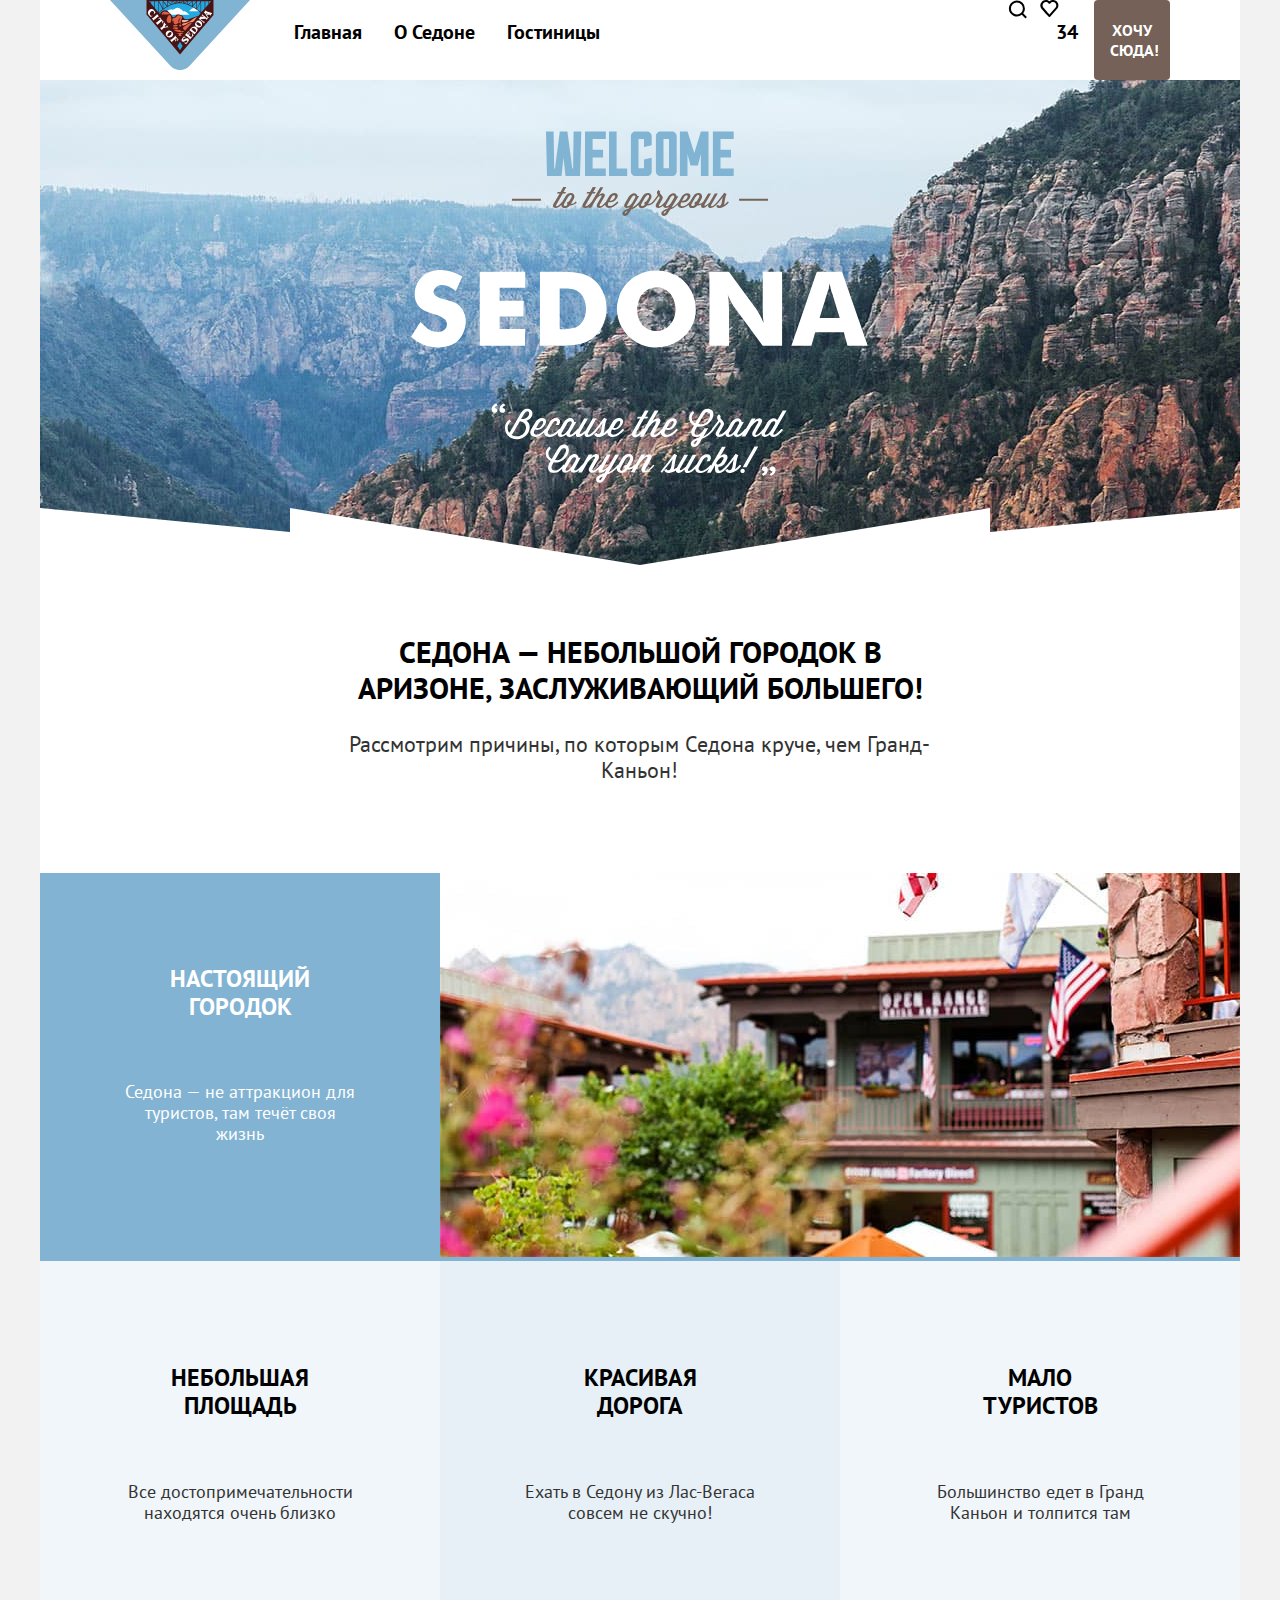
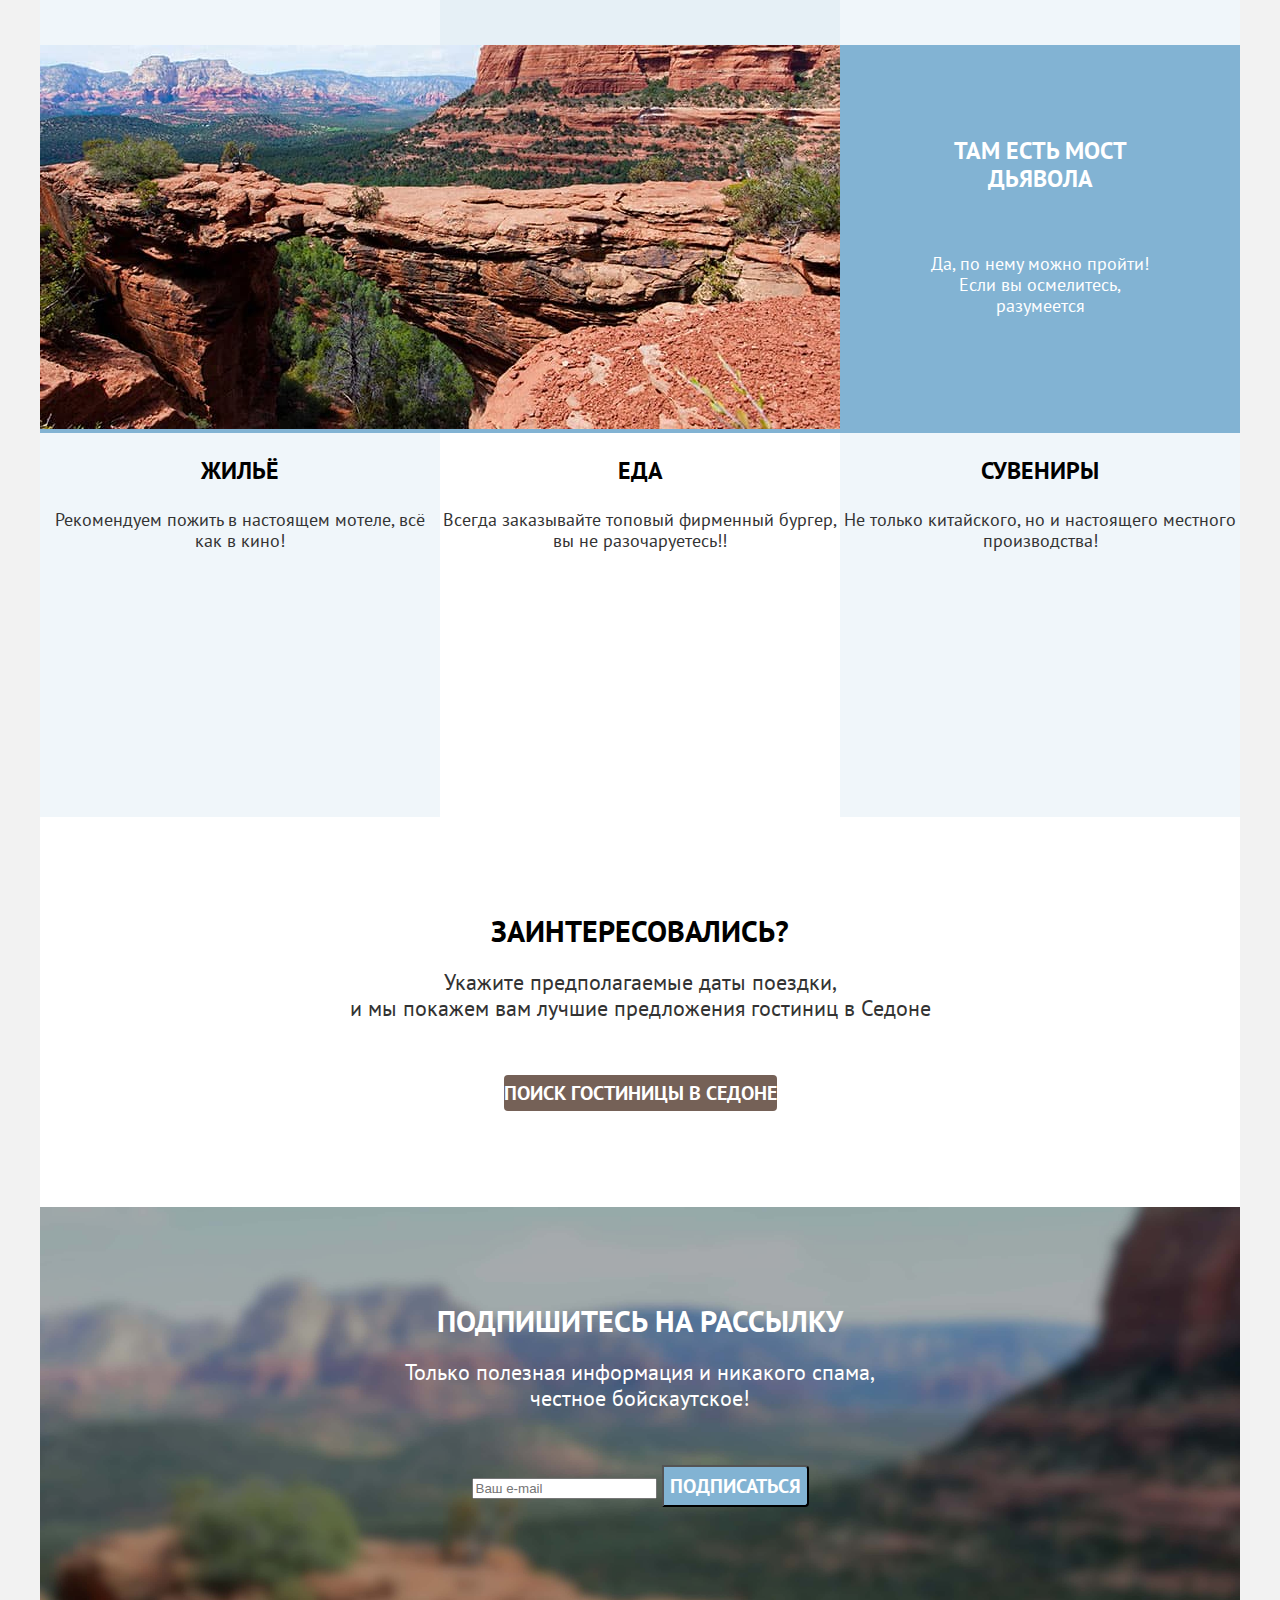
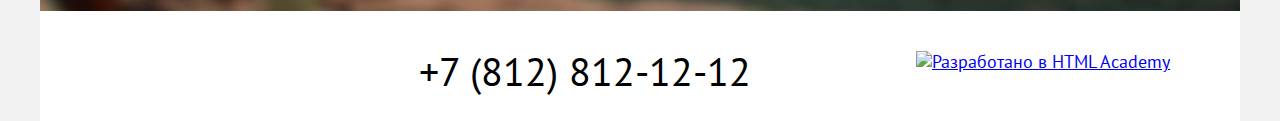
==== commit 1dc6b0ab: "дорабатывает крупные сетки страниц" ====
--- a/index.html
+++ b/index.html
@@ -1,10 +1,12 @@
 <!DOCTYPE html>
 <html lang="ru">
+
   <head>
     <meta charset="utf-8">
     <title>HTML Academy: Седона</title>
     <link rel="stylesheet" href="styles/styles.css">
   </head>
+
   <body>
     <div class="page-container">
       <header class="page-header">
@@ -45,9 +47,11 @@
       <main class="main-index main-container">
         <section class="welcome">
           <h1 class="visually-hidden">Туристический городок в штате Аризона «Седона»</h1>
-          <img class="welcome-img" src="images/content/welcome.svg" width="458" height="352" lang="en"
-            alt="Welcome to the gorgeous Sedona «Because the Grand Canyon sucks!»">
-          </section>
+          <div class="welcome-img-container">
+            <img class="welcome-img" src="images/content/welcome.svg" width="458" height="352" lang="en"
+              alt="Welcome to the gorgeous Sedona «Because the Grand Canyon sucks!»">
+          </div>
+        </section>
         <section class="advantages">
           <h2 class="visually-hidden">Преимущества</h2>
           <p class="advantages-main-title title">Седона — небольшой городок в Аризоне, заслуживающий большего!</p>
@@ -56,12 +60,12 @@
           <ul class="advantages-list">
             <li class="advantages-item dark-blue">
               <div class="wrapper-dark-blue">
-              <h3 class="advantages-title">Настоящий городок</h3>
-              <p class="advantages-description">Седона — не аттракцион для туристов, там течёт своя жизнь</p>
-            </div>
-            <div class="advantages-photo">
-              <img class="Sedona" src="images/content/sedona.jpg" width="800" height="384" alt="Седона">
-            </div>
+                <h3 class="advantages-title">Настоящий городок</h3>
+                <p class="advantages-description">Седона — не аттракцион для туристов, там течёт своя жизнь</p>
+              </div>
+              <div class="wrapper-advantages-photo">
+                <img class="advanteres-photo" src="images/content/sedona.jpg" width="800" height="384" alt="Седона">
+              </div>
             </li>
             <li class="advantages-item light-blue">
               <h3 class="advantages-title">Небольшая площадь</h3>
@@ -76,13 +80,14 @@
               <p class="advantages-description">Большинство едет в Гранд Каньон и толпится там</p>
             </li>
             <li class="advantages-item dark-blue">
-              <div class="advantages-photo">
-              <img class="bridge" src="images/content/devil-bridge.jpg" width="800" height="384" alt="Мост Дьявола">
-             </div>
+              <div class="wrapper-advantages-photo">
+                <img class="advanteres-photo" src="images/content/devil-bridge.jpg" width="800" height="384"
+                  alt="Мост Дьявола">
+              </div>
               <div class="wrapper-dark-blue">
-              <h3 class="advantages-title">Там есть мост дьявола</h3>
-              <p class="advantages-description">Да, по нему можно пройти! Если вы осмелитесь, разумеется</p>
-            </div>
+                <h3 class="advantages-title">Там есть мост дьявола</h3>
+                <p class="advantages-description">Да, по нему можно пройти! Если вы осмелитесь, разумеется</p>
+              </div>
             </li>
           </ul>
           <ul class="services-list">
@@ -148,4 +153,5 @@
       </footer>
     </div>
   </body>
+
 </html>
--- a/styles/styles.css
+++ b/styles/styles.css
@@ -12,6 +12,10 @@
   font-weight: 700;
   src: url("../fonts/ptsans-700.woff2") format("woff2");
   font-display: swap;
+}
+
+html {
+  height: 100%;
 }
 
 body {
@@ -23,22 +27,28 @@
   color: #000000;
   background-color: #F2F2F2;
   margin: 0;
+  height: 100%;
+}
+
+.visually-hidden {
+  position: absolute;
+  width: 1px;
+  height: 1px;
+  margin: -1px;
+  padding: 0;
+  border: 0;
+  clip: rect(0 0 0 0);
+  overflow: hidden;
 }
 
 .page-container {
   width: 1200px;
   margin: 0 auto;
   background-color: #FFFFFF;
-}
-
-/*.page-container {
-  width: 1200px;
-  margin: 0 auto;
   display: flex;
   flex-direction: column;
-  flex-grow: 1;
   min-height: 100%;
-}*/
+}
 
 .navigation {
   display: flex;
@@ -52,11 +62,10 @@
 .navigation-list {
   display: flex;
   flex-wrap: wrap;
-  align-items: center;
   max-width: 500px;
   list-style-type: none;
-  padding: 0 0;
-  margin: 0 0;
+  padding: 0;
+  margin: 0;
 }
 
 .navigation-user {
@@ -65,6 +74,7 @@
 }
 
 .navigation-link {
+  display: block;
   font-weight: 700;
   font-size: 20px;
   line-height: 24px;
@@ -75,6 +85,11 @@
   padding: 20px 16px;
 }
 
+.navigation-user .navigation-link {
+  max-width: 44px;
+  max-height: 64px;
+}
+
 .search-header {
   background-image: url("../images/icons/search.svg");
   background-repeat: no-repeat;
@@ -85,21 +100,29 @@
   background-repeat: no-repeat;
 }
 
-.visually-hidden {
-  visibility: hidden;
-  margin: 0;
-}
-
-.main-index {
-  text-align: center;
+.main-container {
+  flex-grow: 1;
 }
 
 .welcome {
-  height: 485px;
   background-image: url("../images/divider.svg"), url("../images/background/index-background.jpg");
-  background-color: #6495ed;
+  background-color: #7ea3c5;
+  background-size: 100% auto;
   background-position: center bottom, center;
   background-repeat: no-repeat no-repeat;
+  padding: 51px 371px 82px;
+}
+
+.welcome-photo-container {
+  max-width: 600px;
+  max-height: 400px;
+}
+
+.welcome-img {
+  display: block;
+  max-width: 100%;
+  height: auto;
+  margin: 0 auto;
 }
 
 .title {
@@ -119,7 +142,14 @@
 
 .advantages-main-title {
   width: 620px;
-  padding-left: 290px;
+  padding: 69px 290px 25px;
+  text-align: center;
+}
+
+.advantages-main-subtitle {
+  width: 651px;
+  padding: 0 274px 90px;
+  text-align: center;
 }
 
 .advantages-list {
@@ -127,24 +157,38 @@
   flex-wrap: wrap;
   list-style-type: none;
   margin: 0;
-  padding-left: 0;
+  padding: 0;
+}
+
+.advantages-item {
+  display: flex;
+  flex-wrap: wrap;
 }
 
 .advantages-title {
+  margin: 0;
   font-weight: 700;
   font-size: 24px;
   line-height: 28px;
   text-transform: uppercase;
-  margin: 0;
+  text-align: center;
 }
 
 .advantages-description {
-  color: #333333;
-  margin: 0;
+  margin: 0;
+  color: #333333;
+  text-align: center;
 }
 
 .wrapper-dark-blue {
+  flex-direction: column;
   width: 400px;
+  min-height: 384px;
+}
+
+.wrapper-advantages-photo {
+  width: 800px;
+  min-height: 384px;
 }
 
 .dark-blue {
@@ -152,23 +196,55 @@
   color: #FFFFFF;
 }
 
+.dark-blue .advantages-title {
+  margin: 0;
+  padding: 92px 112px 30px;
+}
+
 .dark-blue .advantages-description {
+  padding: 30px 85px 111px;
   color: #FFFFFF;
 }
 
 .blue {
+  width: 400px;
+  min-height: 384px;
   background-color: rgba(131, 179, 211, 0.2);
 }
 
+.blue .advantages-title {
+  padding: 103px 112px 30px;
+}
+
+.blue .advantages-description{
+  padding: 30px 85px 121px;
+}
+
 .light-blue {
+  width: 400px;
+  min-height: 384px;
   background-color: rgba(131, 179, 211, 0.12);
 }
 
+.light-blue .advantages-title {
+  padding: 103px 112px 30px;
+}
+
+.light-blue .advantages-description{
+  padding: 30px 85px 121px;
+}
+
 .services-list {
   display: flex;
   list-style-type: none;
   margin: 0;
-  padding-left: 0;
+  padding: 0;
+}
+
+.services-item {
+  width: 400px;
+  min-height: 384px;
+  text-align: center;
 }
 
 .services-title {
@@ -185,23 +261,20 @@
 .search {
   display: flex;
   flex-direction: column;
+  padding: 96px 304px;
   align-items: center;
-  padding: 96px 304px;
 }
 
 .search-description {
   margin-top: 20px;
-}
-
-.search-link {
-  margin-top: 54px;
+  text-align: center;
 }
 
 .subscribe {
   display: flex;
   flex-direction: column;
+  padding: 96px 258px 104px;
   align-items: center;
-  padding: 96px 258px 104px;
   background-image: url("../images/background/subscribe-background.jpg");
   background-color: #82B3D3;
   background-size: 100% auto;
@@ -210,9 +283,10 @@
 }
 
 .subscribe-description {
-  color: #FFFFFF;
+  width: 475px;
   margin-top: 20px;
-  width: 475px;
+  text-align: center;
+  color: #FFFFFF;
 }
 
 .subscribe-form {
@@ -220,18 +294,27 @@
 }
 
 .page-footer-contacts {
-  margin: 0 70px;
   display: flex;
   justify-content: space-between;
+  padding: 40px 70px 30px;
 }
 
 .page-footer-social {
+  display: flex;
+  flex-wrap: wrap;
+  max-width: 240px;
+  margin: 0;
+  padding: 0;
   list-style-type: none;
-  margin: 0;
-  max-width: 240px;
+}
+
+.page-footer-social-item {
+  width: 48px;
+  height: 40px;
 }
 
 .page-footer-phone {
+  min-width: 331px;
   text-decoration: none;
   color: #000000;
   font-size: 40px;
@@ -254,6 +337,7 @@
 }
 
 .search-link {
+  margin-top: 54px;
   font-size: 20px;
   line-height: 36px;
 }
@@ -271,8 +355,8 @@
   align-items: flex-start;
   padding: 35px 70px 70px;
   background-image: url("../images/background/catalog-background.jpg");
-  background-color: #6495ed;
-  background-size: 100% auto;
+  background-color: #735c54;
+  background-size: cover;
   background-repeat: no-repeat;
   color: #FFFFFF;
   font-weight: 700;
@@ -280,20 +364,21 @@
 }
 
 .breadcrumbs-title {
+  margin: 0;
   font-size: 60px;
   line-height: 78px;
-  margin: 0;
 }
 
 .breadcrumbs-list {
   display: flex;
   align-items: center;
+  margin: 0;
+  padding-left: 0;
   list-style-type: none;
   font-weight: 400;
   font-size: 16px;
   line-height: 21px;
-  margin: 0;
-  padding-left: 0;
+
 }
 
 .catalog-filter {
@@ -336,6 +421,16 @@
   color: #333333;
 }
 
+.wrapper-cards-photo {
+  width: 300px;
+  height: 212px;
+}
+
+.cards-image {
+  max-width: 100%;
+  height: auto;
+}
+
 .cards-title {
   font-weight: 700;
   font-size: 24px;
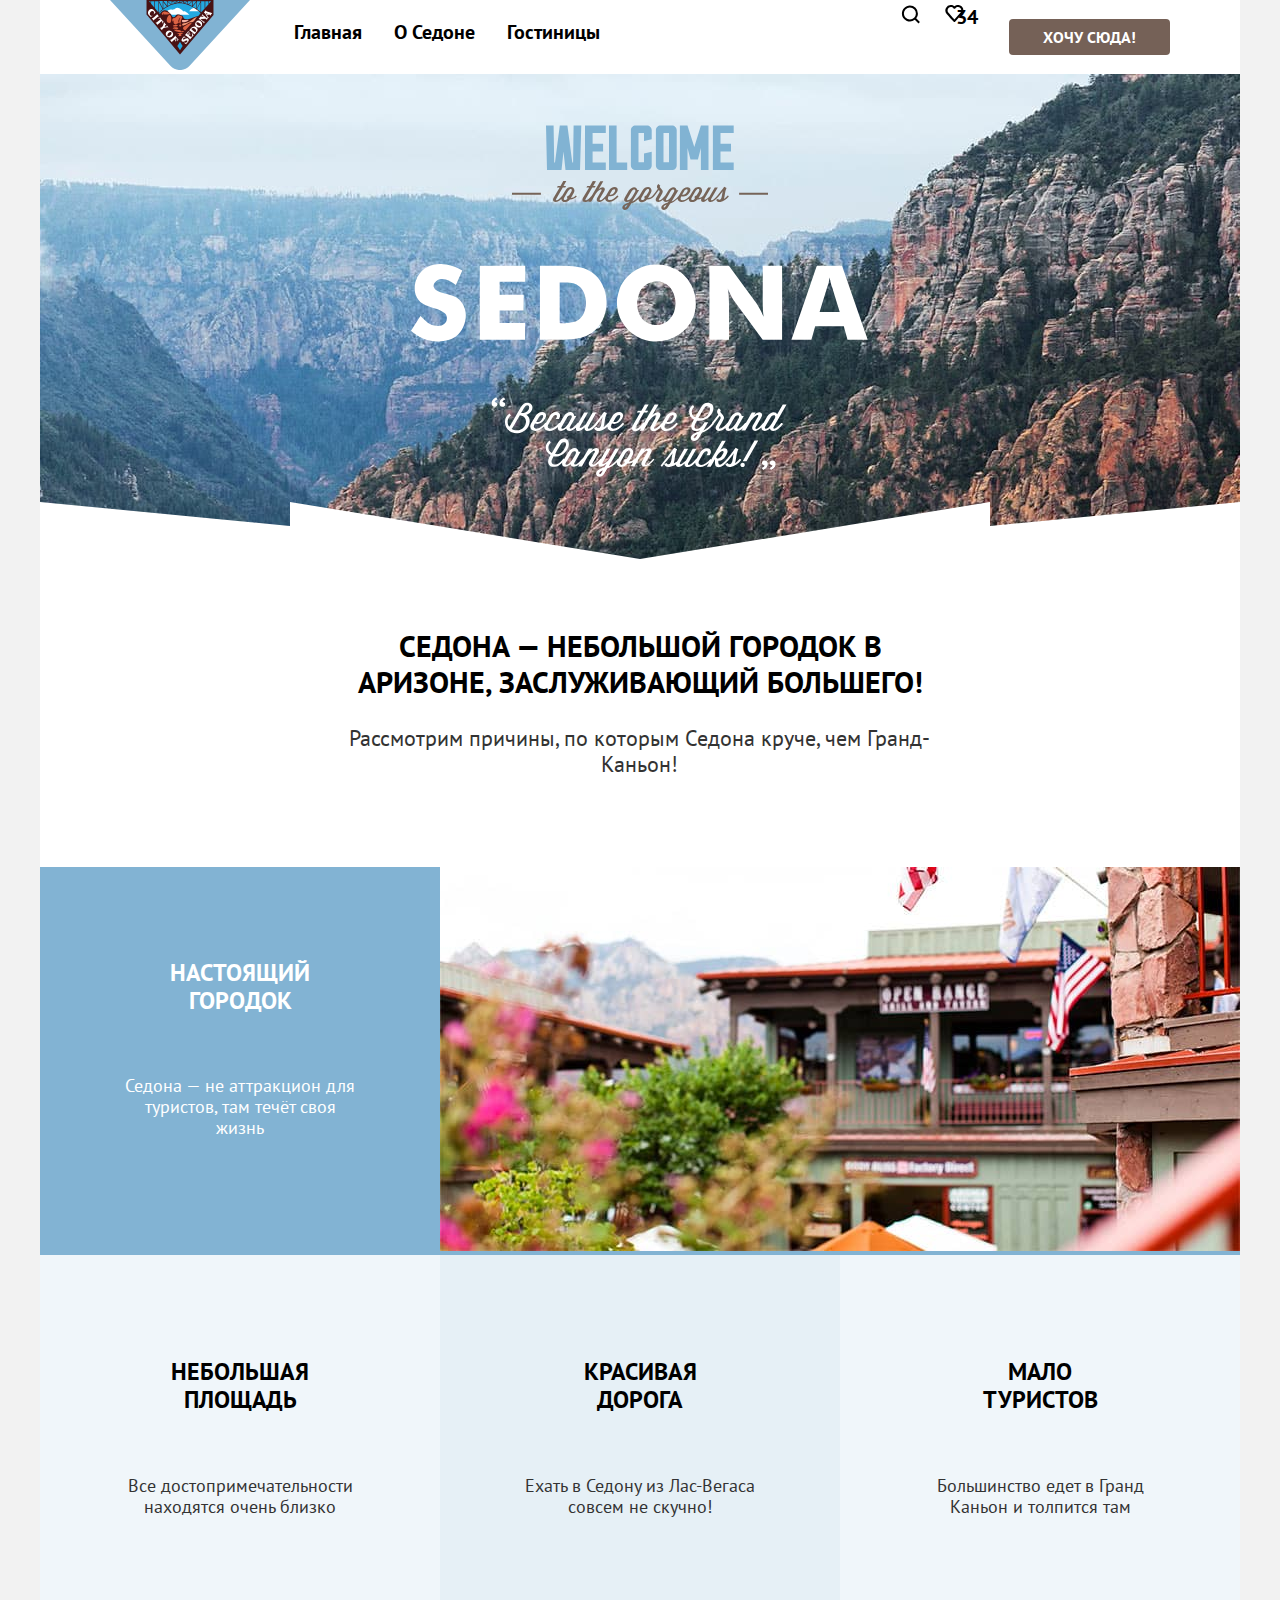
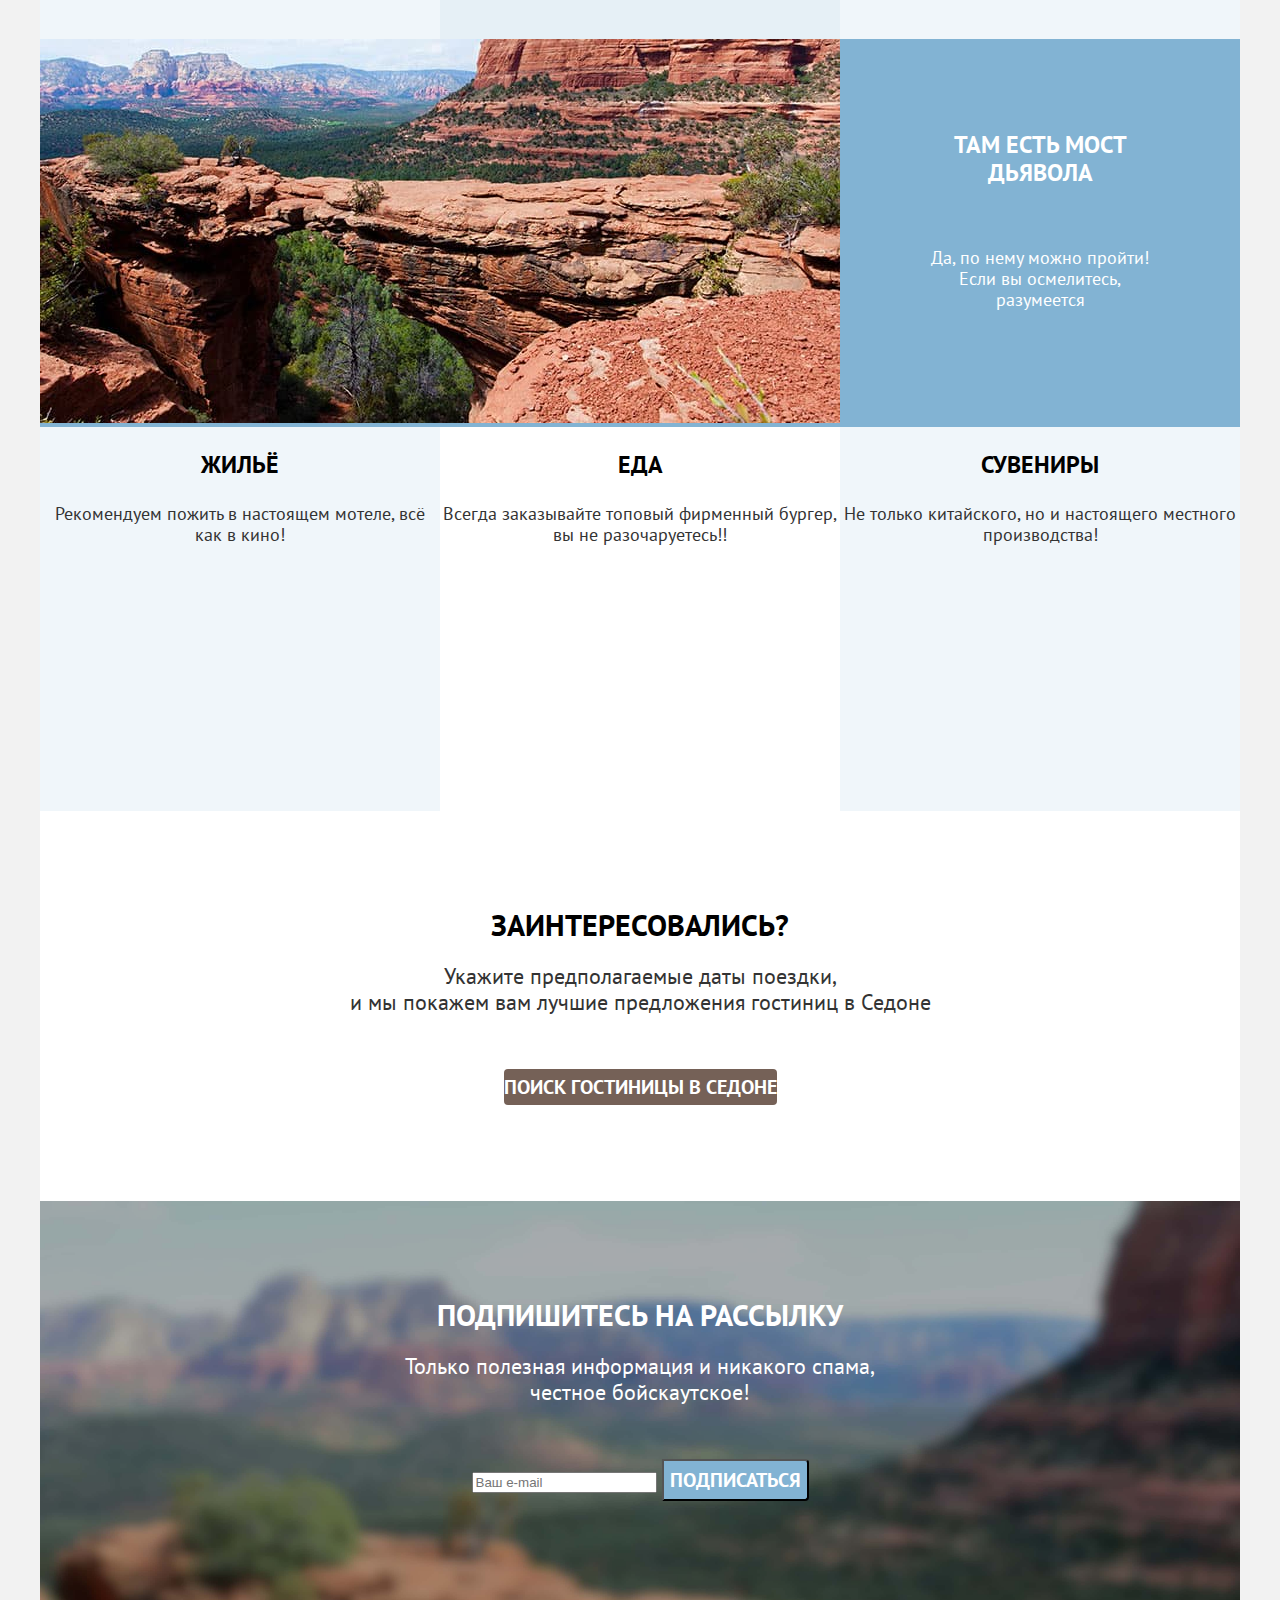
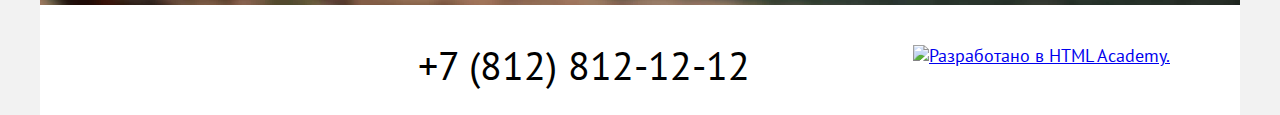
==== commit 3b94bfa7: "добавляет микросетки на флексах для всех страниц" ====
--- a/index.html
+++ b/index.html
@@ -13,33 +13,33 @@
         <nav class="navigation">
           <a class="page-header-logo-link" href="index.html">
             <img class="page-header-logo" src="images/content/logo-header.svg" width="140" height="70"
-              alt="Логотип туристического городка в штате Аризона «Седона»">
+              alt="Логотип туристического городка в штате Аризона Седона.">
           </a>
           <ul class="navigation-list">
             <li class="navigation-item">
-              <a class="navigation-link navigation-link-surrent" href="index.html">Главная</a>
+              <a class="navigation-link" href="index.html">Главная</a>
             </li>
             <li class="navigation-item">
               <a class="navigation-link" href="about.html">О Седоне</a>
             </li>
             <li class="navigation-item">
-              <a class="navigation-link" href="catalog.html">Гостиницы</a>
+              <a class="navigation-link navigation-link-surrent" href="catalog.html">Гостиницы</a>
             </li>
           </ul>
           <ul class="navigation-list navigation-user">
-            <li class="navigation-item">
-              <a class="navigation-link search-header" href="#">
+            <li class="navigation-item navigation-search">
+              <a class="navigation-link user-link search-header" href="#">
                 <span class="visually-hidden">Поиск</span>
               </a>
             </li>
-            <li class="navigation-item">
-              <a class="navigation-link favorites" href="#">
+            <li class="navigation-item navigation-favorites">
+              <a class="navigation-link user-link favorites" href="#">
                 <span class="visually-hidden">Избранное</span>
                 <span class="favorites-option">34</span>
               </a>
             </li>
-            <li class="navigation-item">
-              <a class="navigation-link button" href="#">Хочу сюда!</a>
+            <li class="navigation-item navigation-button">
+              <a class="navigation-link user-link-button button" href="#">Хочу сюда!</a>
             </li>
           </ul>
         </nav>
@@ -49,7 +49,7 @@
           <h1 class="visually-hidden">Туристический городок в штате Аризона «Седона»</h1>
           <div class="welcome-img-container">
             <img class="welcome-img" src="images/content/welcome.svg" width="458" height="352" lang="en"
-              alt="Welcome to the gorgeous Sedona «Because the Grand Canyon sucks!»">
+              alt="Welcome to the gorgeous Sedona «Because the Grand Canyon sucks!».">
           </div>
         </section>
         <section class="advantages">
@@ -64,7 +64,7 @@
                 <p class="advantages-description">Седона — не аттракцион для туристов, там течёт своя жизнь</p>
               </div>
               <div class="wrapper-advantages-photo">
-                <img class="advanteres-photo" src="images/content/sedona.jpg" width="800" height="384" alt="Седона">
+                <img class="advanteres-photo" src="images/content/sedona.jpg" width="800" height="384" alt="Вид на город Седона.">
               </div>
             </li>
             <li class="advantages-item light-blue">
@@ -82,7 +82,7 @@
             <li class="advantages-item dark-blue">
               <div class="wrapper-advantages-photo">
                 <img class="advanteres-photo" src="images/content/devil-bridge.jpg" width="800" height="384"
-                  alt="Мост Дьявола">
+                  alt="Мост Дьявола.">
               </div>
               <div class="wrapper-dark-blue">
                 <h3 class="advantages-title">Там есть мост дьявола</h3>
@@ -147,7 +147,7 @@
           </ul>
           <a class="page-footer-phone" href="tel:+78128121212">+7 (812) 812-12-12</a>
           <a class="page-footer-logo-link" href="https://htmlacademy.ru/">
-            <img class="page-footer-logo" src="" alt="Разработано в HTML Academy">
+            <img class="page-footer-logo" src="" alt="Разработано в HTML Academy.">
           </a>
         </section>
       </footer>
--- a/styles/styles.css
+++ b/styles/styles.css
@@ -50,6 +50,7 @@
   min-height: 100%;
 }
 
+
 .navigation {
   display: flex;
   margin: 0 70px;
@@ -68,13 +69,9 @@
   margin: 0;
 }
 
-.navigation-user {
-  max-width: 380px;
-  margin-left: auto;
-}
-
 .navigation-link {
   display: block;
+  padding: 20px 16px;
   font-weight: 700;
   font-size: 20px;
   line-height: 24px;
@@ -82,12 +79,23 @@
   text-align: center;
   text-decoration: none;
   text-transform: capitalize;
-  padding: 20px 16px;
-}
-
-.navigation-user .navigation-link {
-  max-width: 44px;
-  max-height: 64px;
+}
+
+.navigation-user {
+  display: flex;
+  align-items: center;
+  max-width: 380px;
+  margin-left: auto;
+}
+
+.user-link {
+  min-width: 44px;
+  min-height: 64px;
+  padding: 0;
+}
+
+.user-link-button {
+  padding: 8px 34px;
 }
 
 .search-header {
@@ -216,7 +224,7 @@
   padding: 103px 112px 30px;
 }
 
-.blue .advantages-description{
+.blue .advantages-description {
   padding: 30px 85px 121px;
 }
 
@@ -230,7 +238,7 @@
   padding: 103px 112px 30px;
 }
 
-.light-blue .advantages-description{
+.light-blue .advantages-description {
   padding: 30px 85px 121px;
 }
 
@@ -308,7 +316,8 @@
   list-style-type: none;
 }
 
-.page-footer-social-item {
+.page-footer-social-link {
+  display: block;
   width: 48px;
   height: 40px;
 }
@@ -334,6 +343,11 @@
   text-decoration: none;
   background-color: #756157;
   border-radius: 4px;
+}
+
+.navigation-button {
+  margin-left: 20px;
+
 }
 
 .search-link {
@@ -363,27 +377,36 @@
   text-transform: capitalize;
 }
 
+.breadcrumbs {
+  margin-bottom: 40px;
+}
+
 .breadcrumbs-title {
-  margin: 0;
+  margin: 0 0 8px;
   font-size: 60px;
   line-height: 78px;
 }
 
 .breadcrumbs-list {
   display: flex;
-  align-items: center;
-  margin: 0;
-  padding-left: 0;
+  margin: 0;
+  padding: 0;
   list-style-type: none;
   font-weight: 400;
   font-size: 16px;
   line-height: 21px;
-
+}
+
+.breadcrumbs-item {
+  margin-right: 28px;
+}
+
+.breadcrumbs_item:last-child {
+  margin-right: 0;
 }
 
 .catalog-filter {
   display: flex;
-  margin-top: 40px;
 }
 
 .catalog-filter-title {
@@ -405,20 +428,67 @@
   background: none;
 }
 
-/*.results{
-}*/
+.results {
+  padding: 50px 70px 60px;
+}
+
+.sorting-container {
+  display: flex;
+  flex-wrap: wrap;
+  align-items: center;
+  justify-content: space-between;
+  margin-bottom: 40px;
+}
 
 .results-title {
+  margin: 0;
   font-weight: 700;
   font-size: 30px;
   line-height: 36px;
   text-transform: uppercase;
 }
 
-.results-control {
+.select-control {
+  width: 292px;
+  padding: 14px 20px;
+  border: 2px solid #E5E5E5;
+  border-radius: 4px;
   font-size: 18px;
   line-height: 21px;
   color: #333333;
+}
+
+.view-control {
+  display: flex;
+  justify-content: flex-end;
+  flex-wrap: wrap;
+  align-items: center;
+  margin: 0;
+  padding: 0;
+  list-style-type: none;
+}
+
+.view-control-item {
+  width: 48px;
+  height: 48px;
+  border: 2px solid #E5E5E5;
+  border-radius: 4px;
+  margin-right: 8px;
+}
+
+.view-control-current {
+  border: 2px solid #000000;
+}
+
+.view-control-item:last-child {
+  margin-right: 0;
+}
+
+
+.cards-list {
+  list-style-type: none;
+  margin: 0;
+  padding: 0;
 }
 
 .wrapper-cards-photo {
@@ -463,7 +533,24 @@
   color: #333333;
 }
 
+.pagination {
+  display: flex;
+  align-items: center;
+  list-style-type: none;
+  padding: 0;
+  margin: 0;
+}
+
+.pagination-item:not(:last-child) {
+  margin-right: 8px;
+}
+
 .pagination-link {
+  display: flex;
+  justify-content: center;
+  align-items: center;
+  width: 60px;
+  height: 60px;
   font-weight: 700;
   font-size: 20px;
   line-height: 36px;
@@ -480,6 +567,14 @@
   color: #000000;
 }
 
+.pagination-link-more {
+  font-weight: 400;
+  font-size: 22px;
+  line-height: 26px;
+  background: #FFFFFF;
+  color: #000000;
+}
+
 .subscribe-inner {
   background: #FFFFFF;
   text-align: center;
@@ -490,6 +585,7 @@
   font-size: 30px;
   line-height: 36px;
   text-transform: uppercase;
+  color: #000000;
 }
 
 .subscribe-inner-description {
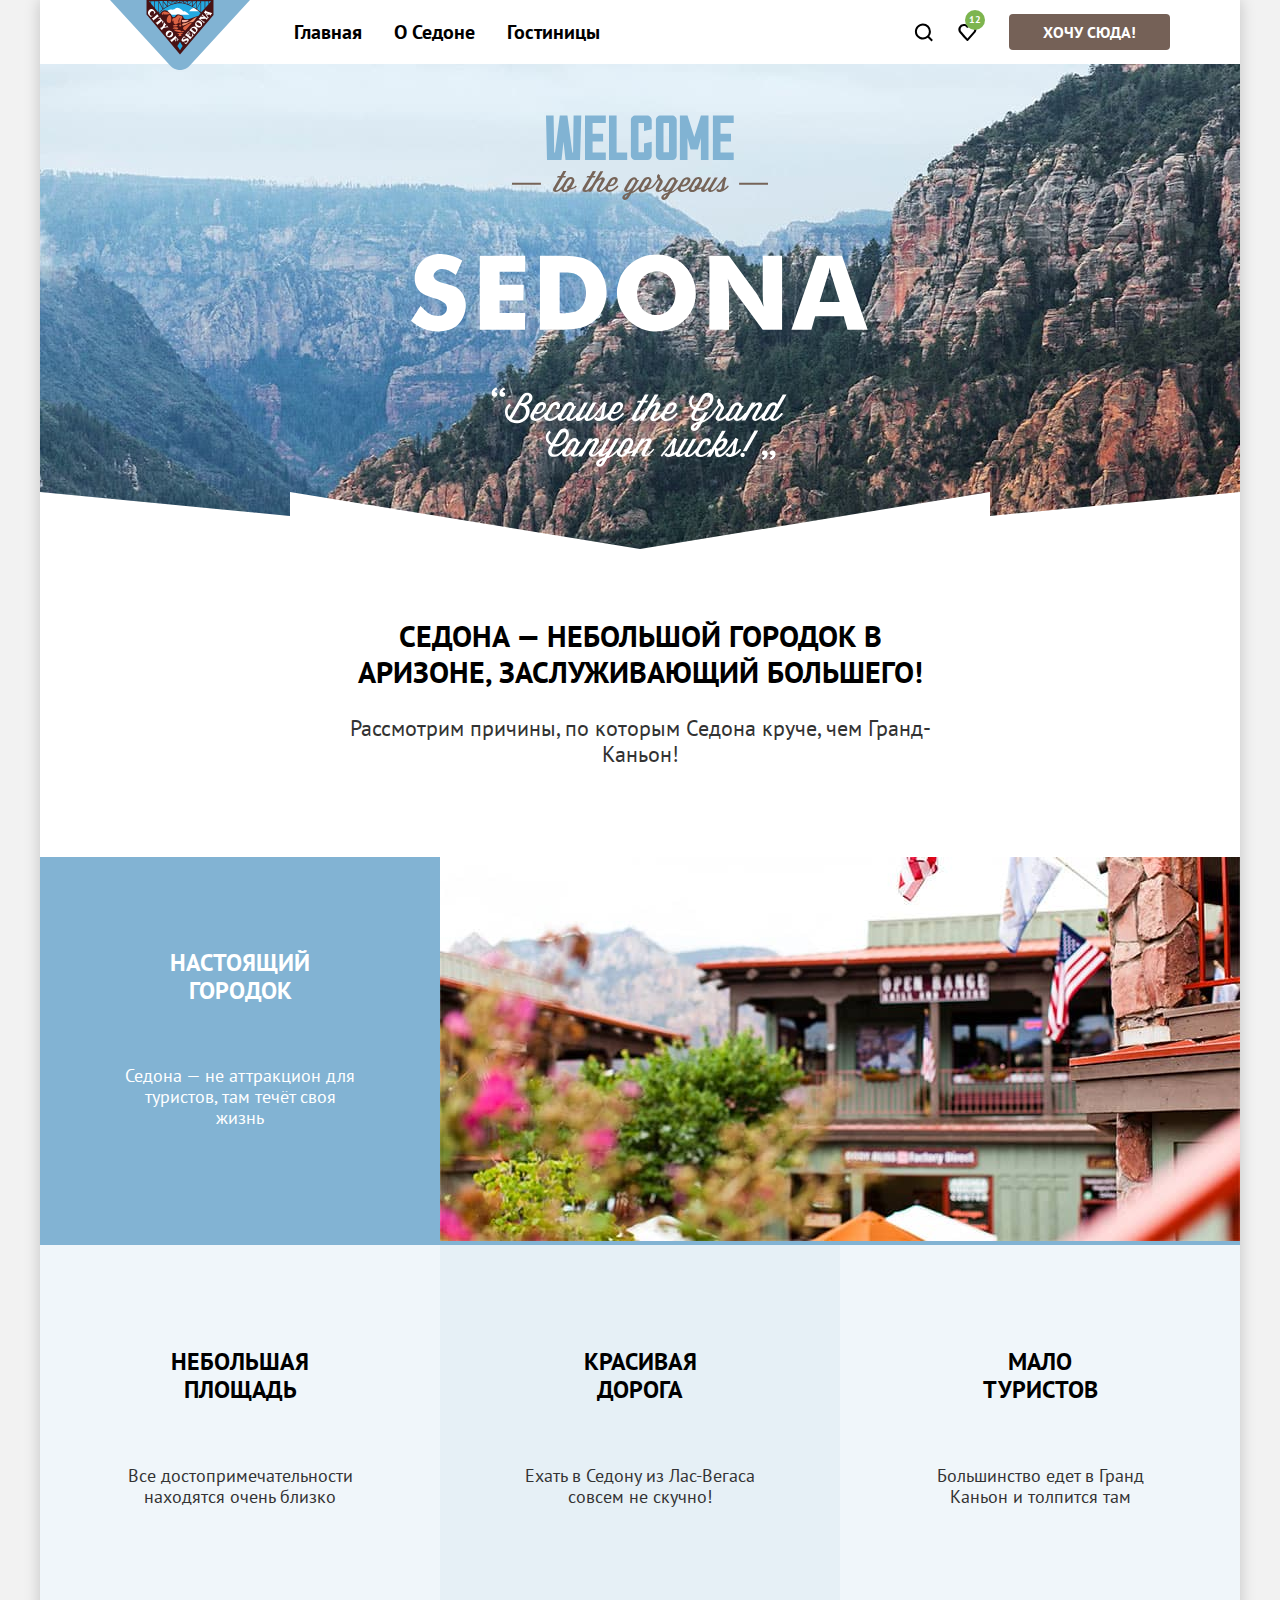
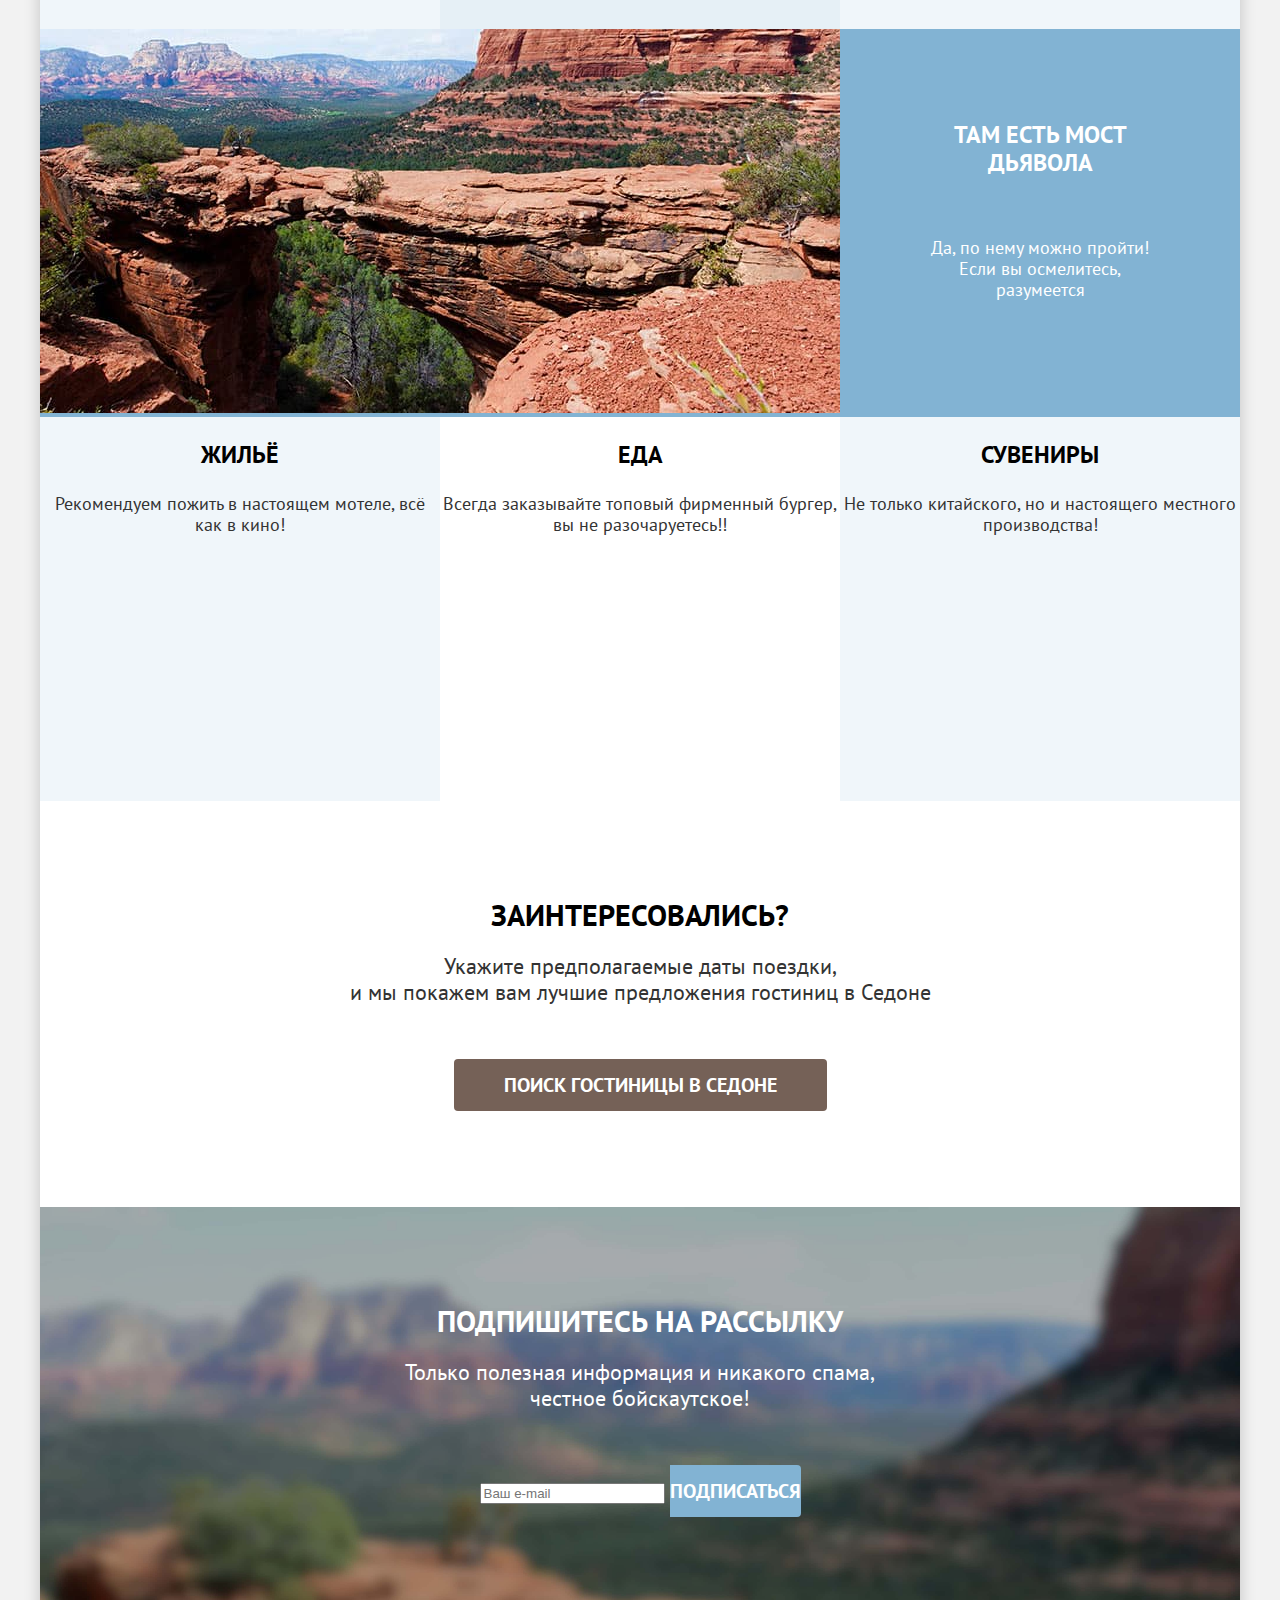
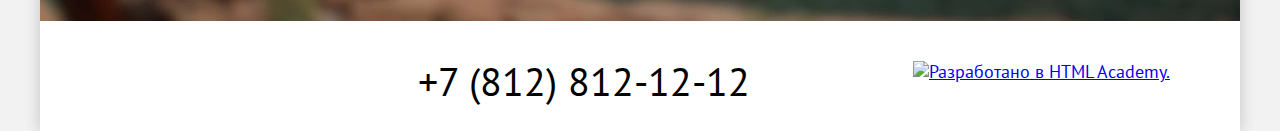
==== commit 0db3ab44: "добавляет мелкие сетки на гридах" ====
--- a/index.html
+++ b/index.html
@@ -27,15 +27,15 @@
             </li>
           </ul>
           <ul class="navigation-list navigation-user">
-            <li class="navigation-item navigation-search">
+            <li class="navigation-item">
               <a class="navigation-link user-link search-header" href="#">
                 <span class="visually-hidden">Поиск</span>
               </a>
             </li>
-            <li class="navigation-item navigation-favorites">
+            <li class="navigation-item">
               <a class="navigation-link user-link favorites" href="#">
                 <span class="visually-hidden">Избранное</span>
-                <span class="favorites-option">34</span>
+                <span class="favorites-option">12</span>
               </a>
             </li>
             <li class="navigation-item navigation-button">
@@ -64,7 +64,8 @@
                 <p class="advantages-description">Седона — не аттракцион для туристов, там течёт своя жизнь</p>
               </div>
               <div class="wrapper-advantages-photo">
-                <img class="advanteres-photo" src="images/content/sedona.jpg" width="800" height="384" alt="Вид на город Седона.">
+                <img class="advanteres-photo" src="images/content/sedona.jpg" width="800" height="384"
+                  alt="Вид на город Седона.">
               </div>
             </li>
             <li class="advantages-item light-blue">
--- a/styles/styles.css
+++ b/styles/styles.css
@@ -42,22 +42,32 @@
 }
 
 .page-container {
+  display: flex;
+  flex-direction: column;
+  min-height: 100%;
   width: 1200px;
   margin: 0 auto;
   background-color: #FFFFFF;
-  display: flex;
-  flex-direction: column;
-  min-height: 100%;
+  box-shadow: 0 0 15px rgba(0, 0, 0, 0.2);
 }
 
 
 .navigation {
   display: flex;
+  align-items: flex-start;
   margin: 0 70px;
-}
-
-.page-header-logo-link {
-  margin-right: 28px;
+  padding-left: 168px;
+}
+
+.page-header {
+  position: relative;
+  z-index: 1;
+}
+
+.page-header-logo {
+  position: absolute;
+  top: 0;
+  left: 70px;
 }
 
 .navigation-list {
@@ -83,29 +93,47 @@
 
 .navigation-user {
   display: flex;
+  flex-wrap: wrap;
   align-items: center;
   max-width: 380px;
   margin-left: auto;
 }
 
 .user-link {
-  min-width: 44px;
-  min-height: 64px;
-  padding: 0;
-}
-
-.user-link-button {
-  padding: 8px 34px;
+  width: 20px;
+  height: 20px;
+  padding: 22px 12px;
 }
 
 .search-header {
   background-image: url("../images/icons/search.svg");
   background-repeat: no-repeat;
+  background-position: center;
 }
 
 .favorites {
   background-image: url("../images/icons/heart.svg");
   background-repeat: no-repeat;
+  background-position: center;
+  position: relative;
+}
+
+.favorites-option {
+  display: flex;
+  justify-content: center;
+  align-items: center;
+  box-sizing: border-box;
+  padding: 0 4px;
+  width: 20px;
+  height: 20px;
+  position: absolute;
+  top: 10px;
+  right: 4px;
+  font-size: 10px;
+  line-height: 10px;
+  color: #FFFFFF;
+  background-color: #7db54f;
+  border-radius: 50%;
 }
 
 .main-container {
@@ -129,7 +157,7 @@
 .welcome-img {
   display: block;
   max-width: 100%;
-  height: auto;
+  object-fit: contain;
   margin: 0 auto;
 }
 
@@ -149,13 +177,11 @@
 }
 
 .advantages-main-title {
-  width: 620px;
   padding: 69px 290px 25px;
   text-align: center;
 }
 
 .advantages-main-subtitle {
-  width: 651px;
   padding: 0 274px 90px;
   text-align: center;
 }
@@ -273,8 +299,12 @@
   align-items: center;
 }
 
+.search-title {
+  margin-bottom: 20px;
+}
+
 .search-description {
-  margin-top: 20px;
+  margin-bottom: 54px;
   text-align: center;
 }
 
@@ -290,15 +320,15 @@
   color: #FFFFFF;
 }
 
+.subscribe-title {
+  margin-bottom: 20px;
+}
+
 .subscribe-description {
   width: 475px;
-  margin-top: 20px;
-  text-align: center;
-  color: #FFFFFF;
-}
-
-.subscribe-form {
-  margin-top: 54px;
+  margin-bottom: 54px;
+  text-align: center;
+  color: #FFFFFF;
 }
 
 .page-footer-contacts {
@@ -333,6 +363,7 @@
 }
 
 .button {
+  padding: 8px 0;
   font-family: inherit;
   font-weight: 700;
   font-size: 16px;
@@ -343,17 +374,15 @@
   text-decoration: none;
   background-color: #756157;
   border-radius: 4px;
+  border: 0;
 }
 
 .navigation-button {
   margin-left: 20px;
-
-}
-
-.search-link {
-  margin-top: 54px;
-  font-size: 20px;
-  line-height: 36px;
+}
+
+.user-link-button {
+  padding: 8px 34px;
 }
 
 .subscribe-button {
@@ -363,11 +392,18 @@
   border-radius: 0 4px 4px 0;
 }
 
+.search-link {
+  padding: 8px 50px;
+  font-size: 20px;
+  line-height: 36px;
+}
+
 .inner-header {
   display: flex;
   flex-direction: column;
   align-items: flex-start;
   padding: 35px 70px 70px;
+  margin-bottom: 50px;
   background-image: url("../images/background/catalog-background.jpg");
   background-color: #735c54;
   background-size: cover;
@@ -389,6 +425,7 @@
 
 .breadcrumbs-list {
   display: flex;
+  flex-wrap: wrap;
   margin: 0;
   padding: 0;
   list-style-type: none;
@@ -429,7 +466,7 @@
 }
 
 .results {
-  padding: 50px 70px 60px;
+  margin: 0 70px 60px;
 }
 
 .sorting-container {
@@ -484,39 +521,73 @@
   margin-right: 0;
 }
 
-
-.cards-list {
-  list-style-type: none;
-  margin: 0;
-  padding: 0;
-}
-
-.wrapper-cards-photo {
+.card-list {
+  display: grid;
+  grid-template-columns: repeat(3, 340px);
+  gap: 20px;
+  margin: 0;
+  padding: 0;
+  list-style-type: none;
+}
+
+.card-item {
+  display: grid;
+  grid-template-columns: repeat(2, 140px);
+  align-items: center;
+  gap: 16px 20px;
+  margin: 0;
+  padding: 20px;
+  border: 1px solid #E6E6E6;
+  border-radius: 4px;
+}
+
+.wrapper-card-photo {
+  grid-column: 1 / -1;
   width: 300px;
   height: 212px;
 }
 
-.cards-image {
+.card-link {
+  text-decoration: none;
+}
+
+.card-image {
   max-width: 100%;
-  height: auto;
-}
-
-.cards-title {
+  object-fit: contain;
+}
+
+.card-title-link {
+  grid-column: 1 / -1;
+  text-decoration: none;
+}
+
+.card-title {
+  margin: 0;
   font-weight: 700;
   font-size: 24px;
   line-height: 28px;
-}
-
-.cards-type {
-  color: #333333;
-}
-
-.cards-price {
+  color: #000000;
+}
+
+.card-type {
+  grid-column: 1 / 2;
+  margin: 0;
+  color: #333333;
+}
+
+.card-price {
+  grid-column: 2 / 3;
+  margin: 0;
   color: #333333;
   text-align: right;
 }
 
+.card-button {
+  grid-column: 1 / 2;
+}
+
 .favorites-button {
+  grid-column: 2 / 3;
   background-color: #82B3D3;
 }
 
@@ -524,13 +595,24 @@
   background-color: #7DB54F;
 }
 
-.cards-rating {
+.card-star-rating {
+  grid-column: 1 / 2;
+  margin: 0;
+}
+
+.card-rating {
+  grid-column: 2 / 3;
+  display: block;
+  padding-top: 9px;
+  padding-bottom: 8px;
+  margin: 0;
+  color: #333333;
   background-color: #F2F2F2;
+  border-radius: 4px;
   font-size: 16px;
   line-height: 20px;
   text-align: center;
   text-transform: uppercase;
-  color: #333333;
 }
 
 .pagination {
